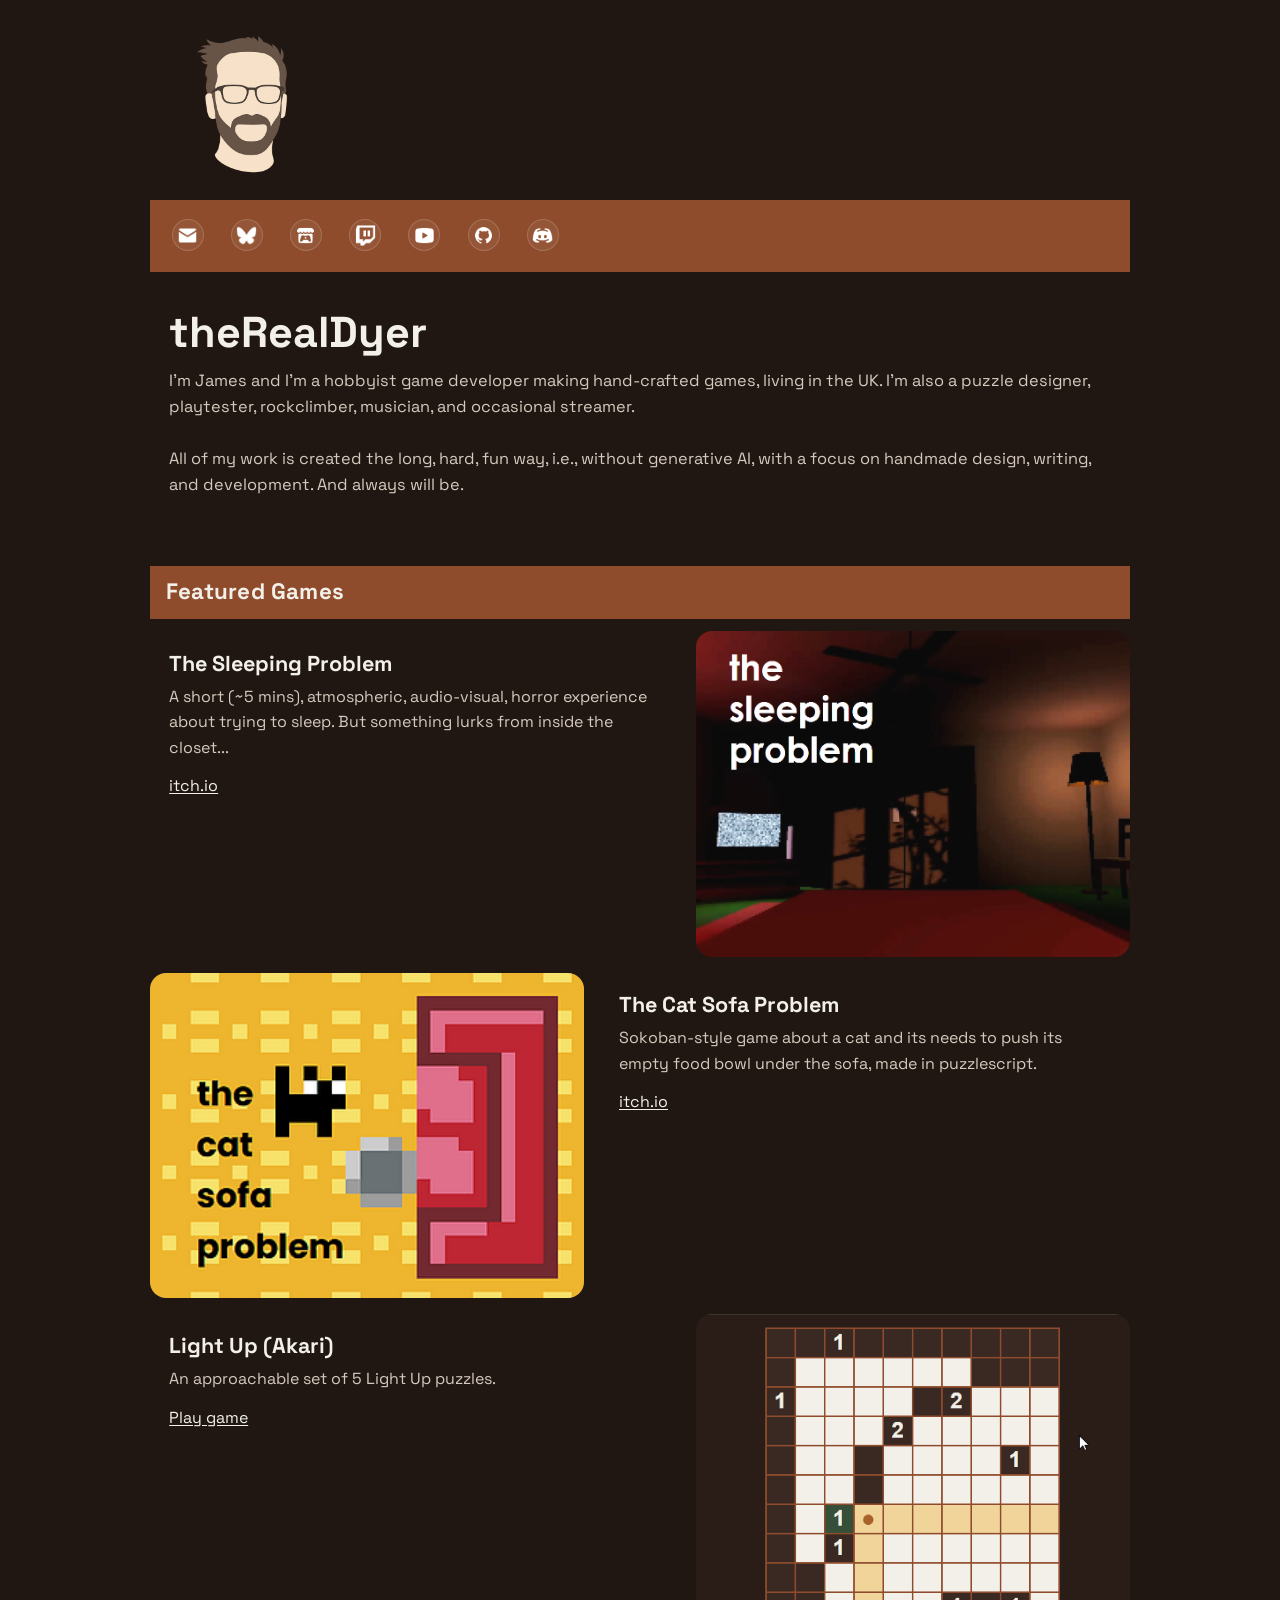
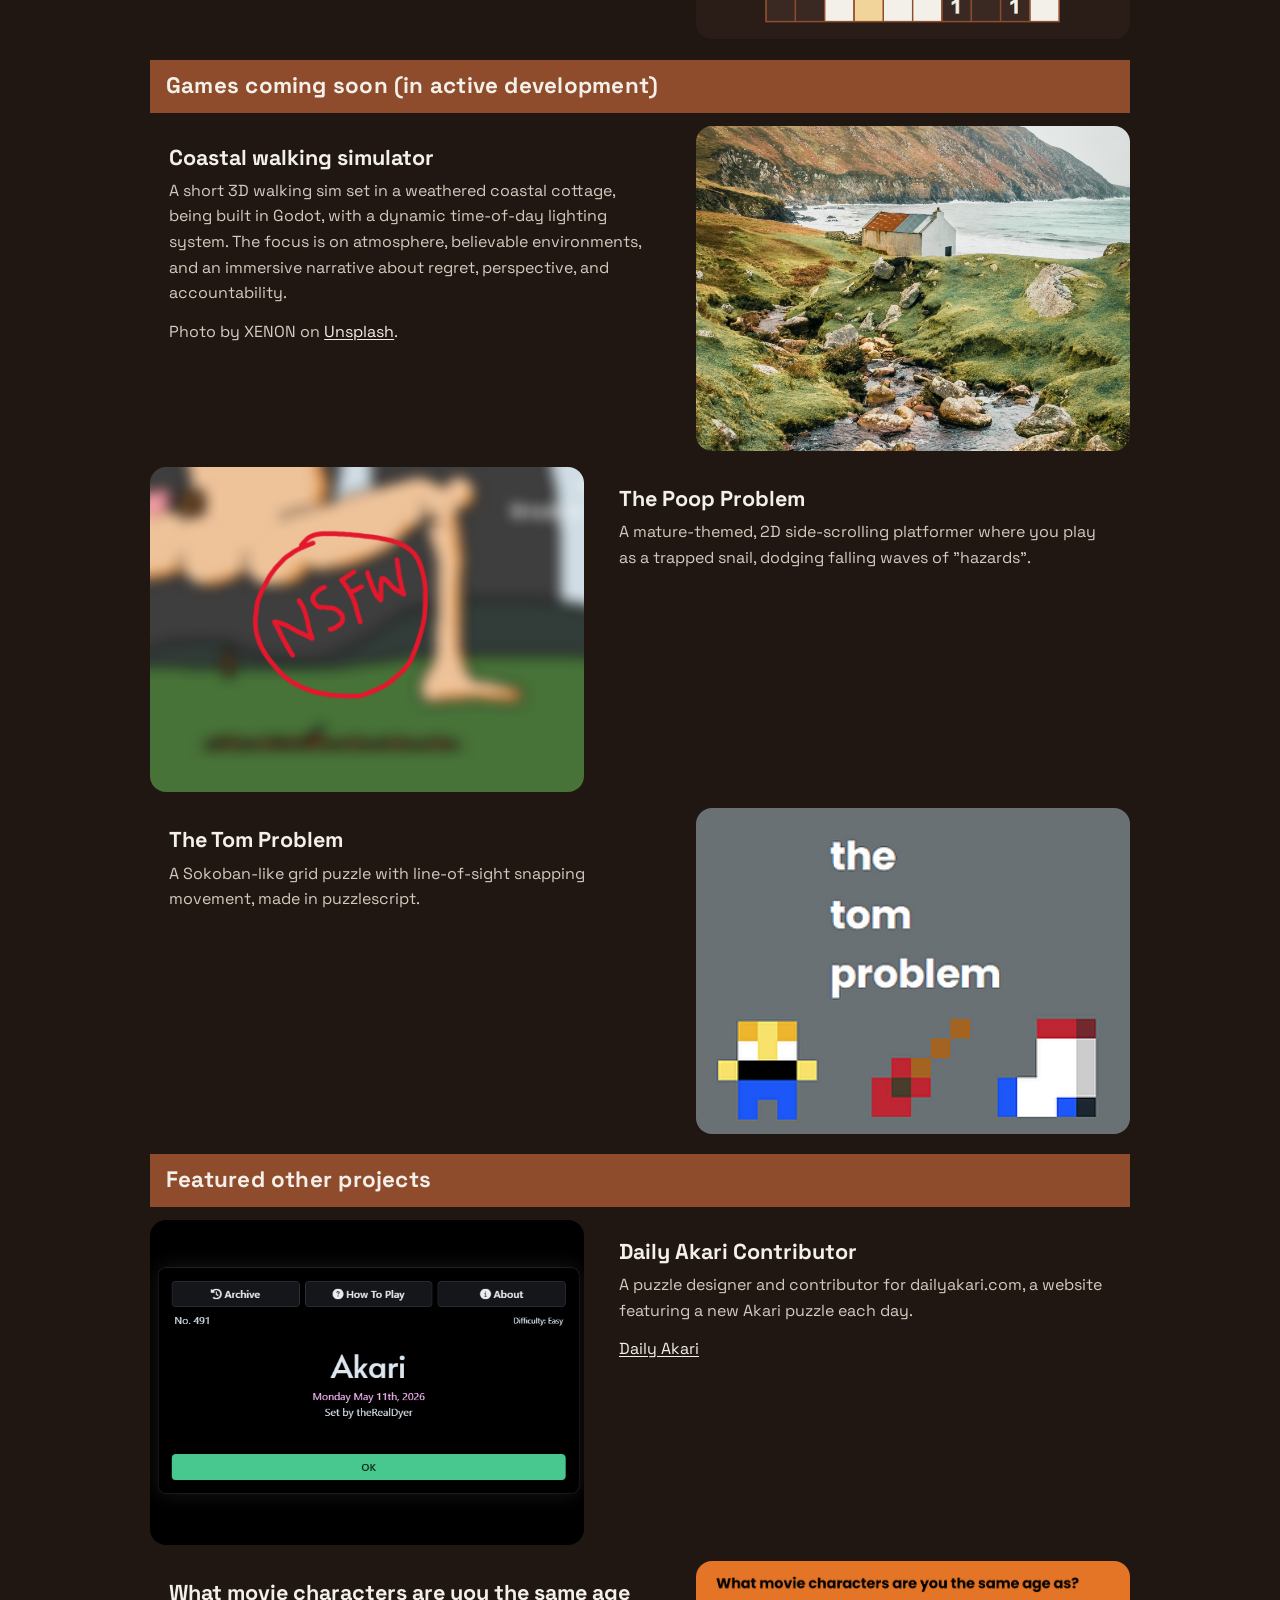
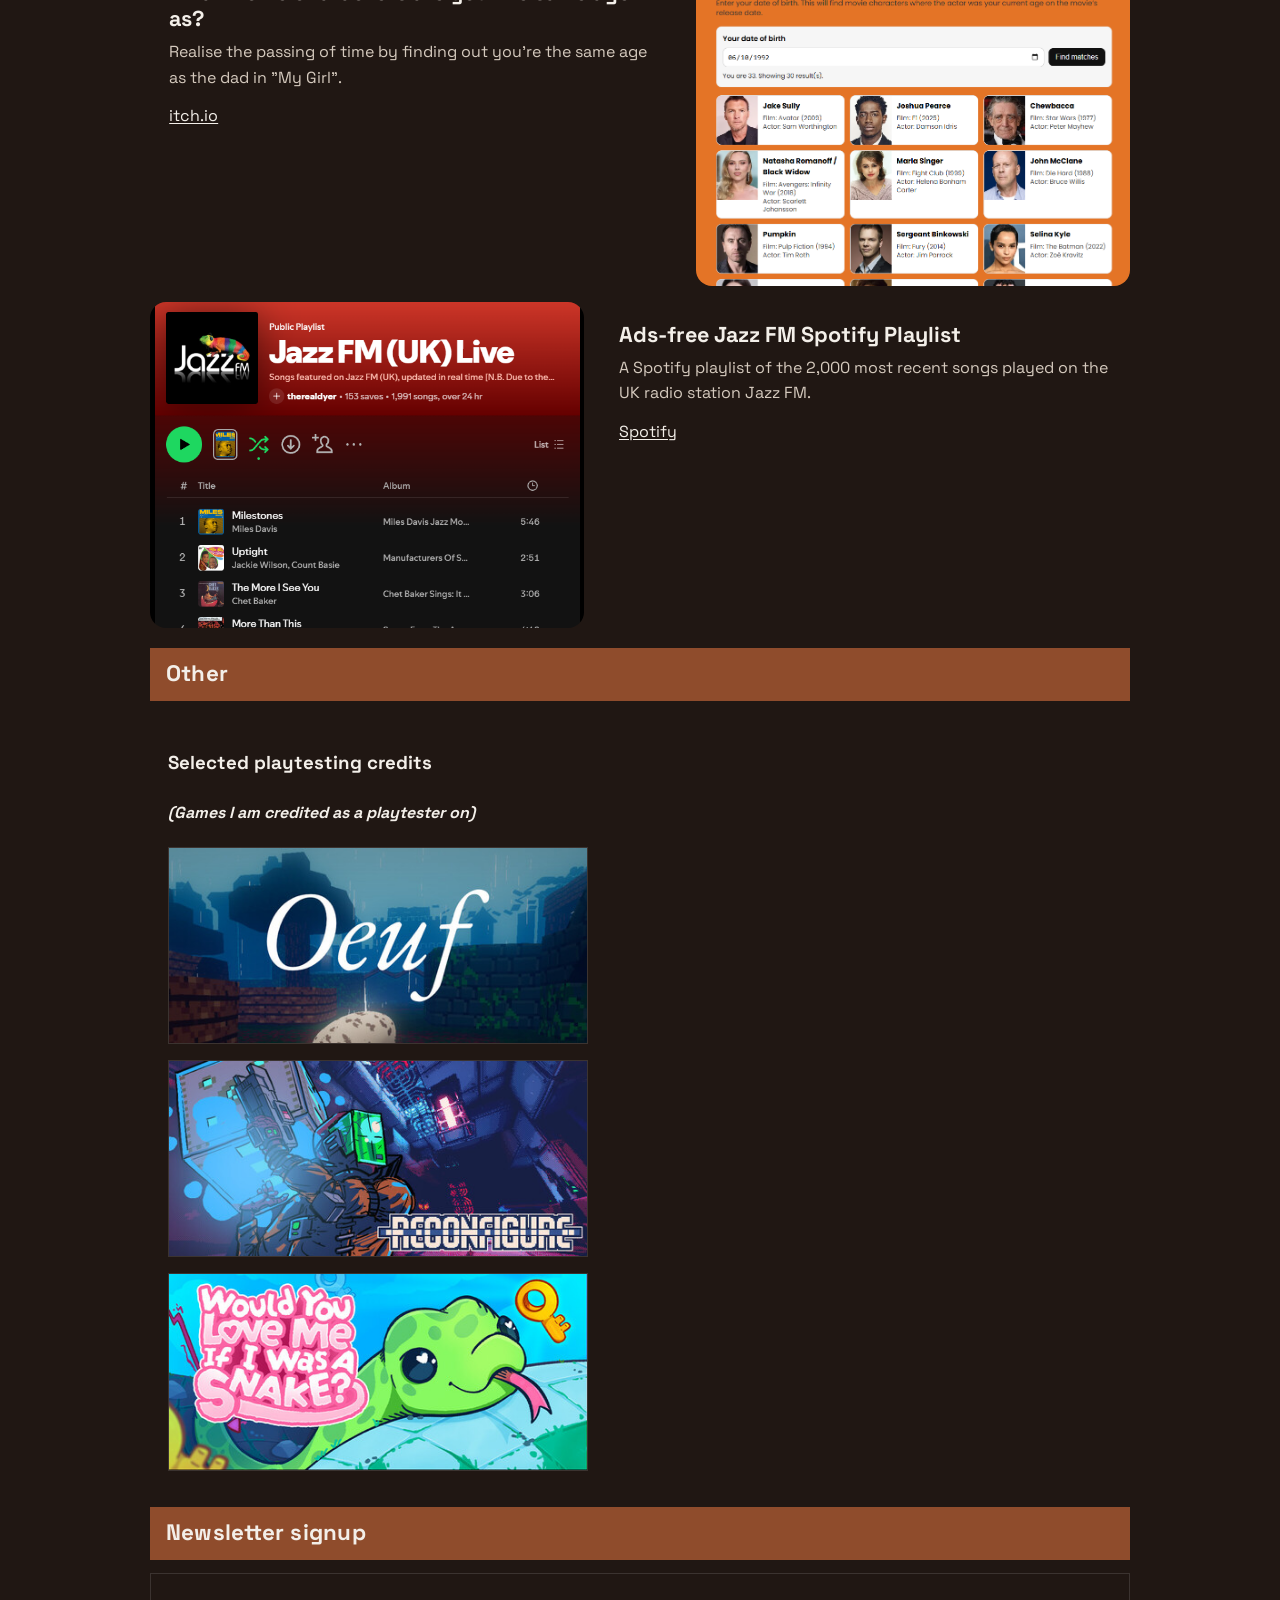
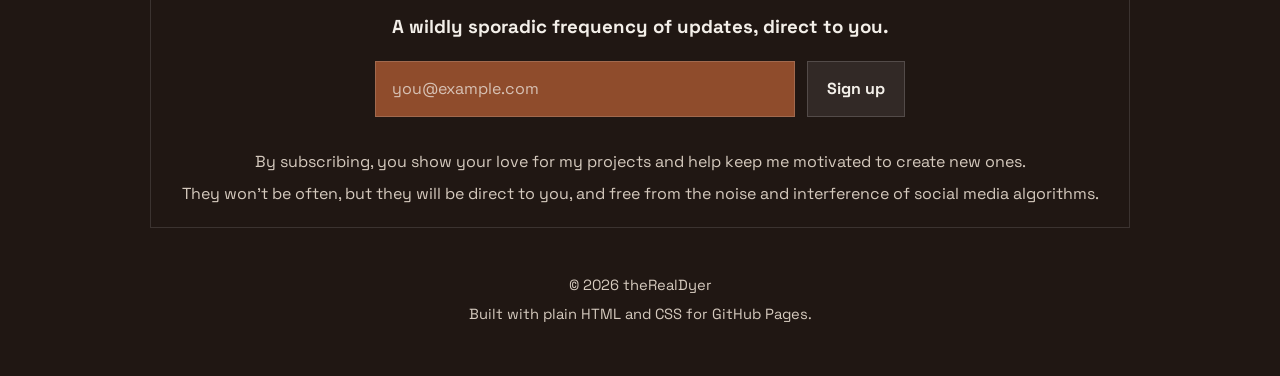
==== index.html @ 6a2b2af8 "one word change in about section" ====
<!DOCTYPE html>
<html lang="en">
<head>
  <meta charset="UTF-8" />
  <meta name="viewport" content="width=device-width, initial-scale=1.0" />
  <title>theRealDyer</title>
  <meta
    name="description"
    content="Personal portfolio site for theRealDyer — games, projects, writing, streams, and other work."
  />
  <link rel="preconnect" href="https://fonts.googleapis.com">
  <link rel="preconnect" href="https://fonts.gstatic.com" crossorigin>
  <link href="https://fonts.googleapis.com/css2?family=Space+Grotesk:wght@400;600;700;800&display=swap" rel="stylesheet">
  <style>
    :root {
      --bg: #201713;
      --surface: #201713;
      --surface-alt: #8f4c2c;
      --text: #f3efe9;
      --muted: #d5cabe;
      --border: #201713;
      --line: rgba(255, 255, 255, 0.12);
      --max-width: 980px;
      --radius: 16px;
      --shadow: none;
    }

    * {
      box-sizing: border-box;
    }

    html {
      scroll-behavior: smooth;
    }

    body {
      margin: 0;
      font-family: "Space Grotesk", Arial, Helvetica, sans-serif;
      background: var(--bg);
      color: var(--text);
      line-height: 1.6;
    }

    img {
      max-width: 100%;
      display: block;
    }

    a {
      color: var(--text);
      text-decoration: underline;
      text-underline-offset: 0.15em;
    }

    .site-wrap {
      width: min(calc(100% - 2rem), var(--max-width));
      margin: 0 auto;
      padding: 1rem 0 2.5rem;
    }

    .hero {
      display: flex;
      justify-content: flex-start;
      margin-top: 0.5rem;
      padding-left: 1rem;
    }

    .hero img {
      width: auto;
      max-width: 100%;
      height: 160px;
      object-fit: contain;
      object-position: left center;
      border-radius: 0;
      border: 0;
      box-shadow: none;
      background: transparent;
    }

    .card {
      background: transparent;
      border: 0;
      border-radius: 0;
      box-shadow: none;
    }

    .social-bar {
      margin-top: 1rem;
      background: var(--surface-alt);
      border: 0;
      border-radius: 0;
      padding: 0.85rem 1rem;
    }

    .social-list {
      display: flex;
      flex-wrap: wrap;
      gap: 0.65rem 1rem;
      align-items: center;
      justify-content: flex-start;
    }

    .social-link.icon-only {
      padding: 0.35rem;
      gap: 0;
    }

    .social-link.icon-only .social-icon {
      width: 2rem;
      height: 2rem;
    }

    .social-icon {
      width: 1.7rem;
      height: 1.7rem;
      display: inline-grid;
      place-items: center;
      border-radius: 999px;
      border: 1px solid rgba(255, 255, 255, 0.16);
      background: rgba(255, 255, 255, 0.06);
      flex-shrink: 0;
      overflow: hidden;
    }

    .social-icon img,
    .social-icon svg {
      width: 70%;
      height: 70%;
      display: block;
      object-fit: contain;
    }

    .intro {
      margin-top: 1rem;
      padding: 1.3rem 1.2rem;
    }

    .intro h1 {
      margin: 0 0 0.5rem;
      font-size: clamp(1.8rem, 4vw, 2.7rem);
      line-height: 1.1;
    }

    .intro p {
      margin: 0.7rem 0 0;
      color: var(--muted);
      font-size: 1.02rem;
    }

    .section-label {
      margin: 1.3rem 0 0.8rem;
      background: var(--surface-alt);
      border: 0;
      border-radius: 0;
      padding: 0.8rem 1rem;
      font-weight: 700;
      letter-spacing: 0.01em;
      text-transform: none;
      font-size: 1.4rem;
      line-height: 1.2;
      color: var(--text);
    }

    .link-list {
      padding: 1rem 1.1rem;
    }

    .link-list ul {
      list-style: none;
      margin: 0;
      padding: 0;
      display: grid;
      gap: 0.9rem;
    }

    .link-list li {
      padding-bottom: 0.9rem;
      border-bottom: 1px solid rgba(255, 255, 255, 0.12);
    }

    .link-list li:last-child {
      border-bottom: 0;
      padding-bottom: 0;
    }

    .link-list a {
      font-weight: 700;
      text-decoration: underline;
      text-underline-offset: 0.18em;
    }

    .link-list p {
      margin: 0.3rem 0 0;
      color: var(--muted);
    }

    .sub-links {
      list-style: none;
      margin: 0.5rem 0 0;
      padding: 0;
      display: grid;
      gap: 0.35rem;
    }

    .feature-stack {
      display: grid;
      gap: 1rem;
    }

    .feature-row {
      display: grid;
      grid-template-columns: minmax(0, 1.1fr) minmax(260px, 0.9fr);
      gap: 1rem;
      align-items: stretch;
    }

    .feature-row.reverse {
      grid-template-columns: minmax(260px, 0.9fr) minmax(0, 1.1fr);
    }

    .feature-row.reverse .feature-copy {
      order: 2;
    }

    .feature-row.reverse .feature-image {
      order: 1;
    }

    .feature-copy {
      padding: 1.2rem;
      min-width: 0;
    }

    .feature-copy h3 {
      margin: 0 0 0.45rem;
      font-size: 1.35rem;
      line-height: 1.2;
      color: var(--text);
    }

    .feature-copy p {
      margin: 0 0 0.8rem;
      color: var(--muted);
    }

    .feature-copy p:last-child {
      margin-bottom: 0;
    }

    .feature-image img {
      width: 100%;
      aspect-ratio: 4 / 3;
      object-fit: cover;
      object-position: center;
      border-radius: var(--radius);
      border: 0;
      display: block;
      background: transparent;
      box-shadow: none;
    }

    .footer {
      margin-top: 1.5rem;
      padding: 1rem 0 0.25rem;
      text-align: center;
      color: var(--muted);
      font-size: 0.92rem;
    }

    .footer p {
      margin: 0.35rem 0;
    }

    .newsletter-box {
      margin-top: 0rem;
      padding: 1.25rem;
      background: var(--surface);
      border: 1px solid var(--line);
      box-shadow: var(--shadow);
      text-align: center;
    }

    .newsletter-box h2 {
      margin: 0 0 0.5rem;
      font-size: 1.5rem;
    }

    .newsletter-box p {
      margin: 0.4rem 0 0;
      color: var(--muted);
    }

    .newsletter-form {
      margin-top: 1rem;
    }

    .newsletter-label {
      display: block;
      margin-bottom: 0.6rem;
      color: var(--muted);
      font-size: 0.95rem;
    }

    .newsletter-form-row {
      display: flex;
      gap: 0.75rem;
      align-items: stretch;
      justify-content: center;
      flex-wrap: wrap;
    }

    .newsletter-input {
      flex: 1 1 320px;
      max-width: 420px;
      padding: 0.9rem 1rem;
      border: 1px solid rgba(255, 255, 255, 0.16);
      background: var(--surface-alt);
      color: var(--text);
      font: inherit;
    }

    .newsletter-input::placeholder {
      color: rgba(243, 239, 233, 0.72);
    }

    .newsletter-button {
      padding: 0.9rem 1.2rem;
      border: 1px solid rgba(255, 255, 255, 0.16);
      background: rgba(255, 255, 255, 0.08);
      color: var(--text);
      font: inherit;
      font-weight: 700;
      cursor: pointer;
    }

    .newsletter-button:hover,
    .newsletter-button:focus-visible {
      background: rgba(255, 255, 255, 0.14);
    }

    .credit-image-links {
      display: grid;
      gap: 1rem;
      margin-top: 0.8rem;
      justify-items: start;
    }

    .credit-image-link {
      display: inline-block;
      text-decoration: none;
      max-width: 420px;
    }

    .credit-image-link img {
      display: block;
      width: 100%;
      height: auto;
      border: 1px solid rgba(255, 255, 255, 0.12);
    }
    .credit-image-link:hover img,
    .credit-image-link:focus-visible img {
      opacity: 0.9;
    }

    .feature-image a {
      display: block;
    }

    .feature-image a:hover img,
    .feature-image a:focus-visible img {
      opacity: 0.9;
    }

    #newsletter-message {
      margin-top: 0.9rem;
      color: var(--text);
    }

    @media (max-width: 760px) {
      .site-wrap {
        width: min(calc(100% - 1rem), var(--max-width));
        padding-top: 0.5rem;
      }

      .hero {
        padding-left: 1rem;
      }

      .hero img {
        height: 140px;
        border-radius: 0;
      }

      .intro,
      .link-list,
      .feature-copy {
        padding: 1rem;
      }

      .feature-row,
      .feature-row.reverse {
        grid-template-columns: 1fr;
      }

      .feature-row.reverse .feature-copy,
      .feature-row.reverse .feature-image {
        order: initial;
      }

      .feature-image img {
        min-height: 220px;
      }
    }
  </style>
  <script data-goatcounter="https://therealdyer.goatcounter.com/count"
  async src="//gc.zgo.at/count.js"></script>
</head>
<body>
  <main class="site-wrap">

    <section class="hero" aria-label="Header image">
      <img src="images/avatar.png" alt="Banner image for theRealDyer portfolio" />
    </section>

    <section class="social-bar" aria-label="Social links">
      <div class="social-list">
        <a class="social-link icon-only" href="mailto:dyerjt0@gmail.com" title="Email" aria-label="Email">
          <span class="social-icon" aria-hidden="true">
            <img src="icons/email.png" alt="">
          </span>
        </a>

        <a class="social-link icon-only" href="https://bsky.app/profile/therealdyer.bsky.social" target="_blank" rel="noopener noreferrer" title="Bluesky" aria-label="Bluesky">
          <span class="social-icon" aria-hidden="true">
            <img src="icons/bluesky.png" alt="">
          </span>
        </a>

        <a class="social-link icon-only" href="https://therealdyer.itch.io" target="_blank" rel="noopener noreferrer" title="Itch.io" aria-label="Itch.io">
          <span class="social-icon" aria-hidden="true">
            <img src="icons/itch.png" alt="">
          </span>
        </a>

        <a class="social-link icon-only" href="https://www.twitch.tv/theRealDyer" target="_blank" rel="noopener noreferrer" title="Twitch" aria-label="Twitch">
          <span class="social-icon" aria-hidden="true">
            <img src="icons/twitch.png" alt="">
          </span>
        </a>

        <a class="social-link icon-only" href="https://www.youtube.com/@therealdyer" target="_blank" rel="noopener noreferrer" title="YouTube" aria-label="YouTube">
          <span class="social-icon" aria-hidden="true">
            <img src="icons/youtube.png" alt="">
          </span>
        </a>

        <a class="social-link icon-only" href="https://github.com/theRealDyer" target="_blank" rel="noopener noreferrer" title="GitHub" aria-label="GitHub">
          <span class="social-icon" aria-hidden="true">
            <img src="icons/github.png" alt="">
          </span>
        </a>

        <a class="social-link icon-only" target="_blank" rel="noopener noreferrer" title="Discord" aria-label="Discord">
          <span class="social-icon" aria-hidden="true">
            <img src="icons/discord.png" alt="">
          </span>
        </a>
      </div>
    </section>

    <section class="intro card" aria-labelledby="intro-title">
      <h1 id="intro-title">theRealDyer</h1>
      <p>
        I'm James and I'm a hobbyist game developer making hand-crafted games, living in the UK.
        I'm also a puzzle designer, playtester, rockclimber, musician, and occasional streamer.
        <br>
        <br>
        All of my work is created the long, hard, fun way, i.e., without generative AI, with a focus on handmade design, writing, and development. And always will be.
        <br>
        <br>
        <script type="text/javascript" src="https://cdnjs.buymeacoffee.com/1.0.0/button.prod.min.js" data-name="bmc-button" data-slug="theRealDyer"
        data-color="#8f4c2c" data-emoji="☕" data-font="Cookie" data-text="Buy me a coffee" data-outline-color="#ffffff" data-font-color="#ffffff" data-coffee-color="#FFDD00"></script>
      </p>
    </section>

    <div class="section-label">Featured Games</div>
    <section class="feature-stack" aria-label="Featured projects">
      <article class="feature-row">
        <div class="feature-copy card">
          <h3>The Sleeping Problem</h3>
          <p>
            A short (~5 mins), atmospheric, audio-visual, horror experience about trying to sleep. But something lurks from inside the closet...
          </p>
          <p>
            <a href="https://therealdyer.itch.io/the-sleeping-problem" target="_blank" rel="noopener noreferrer">
              itch.io
            </a>
          </p>
        </div>
        <div class="feature-image">
          <a href="https://therealdyer.itch.io/the-sleeping-problem" target="_blank" rel="noopener noreferrer" aria-label="The Sleeping Problem on itch.io">
            <img src="images/sleeping-problem.png" alt="Preview image for The Sleeping Problem" />
          </a>
        </div>
      </article>

      <article class="feature-row reverse">
        <div class="feature-copy card">
          <h3>The Cat Sofa Problem</h3>
          <p>
            Sokoban-style game about a cat and its needs to push its empty food bowl under the sofa, made in puzzlescript.
          </p>
          <p>
            <a href="https://therealdyer.itch.io/the-cat-sofa-problem" target="_blank" rel="noopener noreferrer">
              itch.io
            </a>
          </p>
        </div>
        <div class="feature-image">
          <a href="https://therealdyer.itch.io/the-cat-sofa-problem" target="_blank" rel="noopener noreferrer" aria-label="The Cat Sofa Problem on itch.io">
            <img src="images/cat-sofa.png" alt="Preview image for The Cat Sofa Problem" />
          </a>
        </div>
      </article>

      <article class="feature-row">
        <div class="feature-copy card">
          <h3>Light Up (Akari)</h3>
          <p>
            An approachable set of 5 Light Up puzzles.
          </p>
          <p>
            <a href="puzzle/index.html">Play game</a>
          </p>
        </div>
        <div class="feature-image">
          <a href="puzzle/index.html" aria-label="Play Light Up (Akari)">
            <img src="images/akari.gif" alt="Preview image for Light Up (Akari)" />
          </a>
        </div>
      </article>
    </section>

    <div class="section-label">Games coming soon (in active development)</div>
    <section class="feature-stack" aria-label="Featured projects">
      <article class="feature-row">
        <div class="feature-copy card">
          <h3>Coastal walking simulator</h3>
          <p>
            A short 3D walking sim set in a weathered coastal cottage, being built in Godot, with a dynamic time-of-day lighting system.
            The focus is on atmosphere, believable environments, and an immersive narrative about regret, perspective, and accountability.
          </p>
          <p>
            Photo by XENON on <a href="https://unsplash.com/photos/small-white-building-by-the-sea-with-stream-XGiEEXPpnb4?utm_source=unsplash&utm_medium=referral&utm_content=creditCopyText">Unsplash</a>.
          </p>
        </div>
        <div class="feature-image">
          <img src="images/coastal-cottage.jpg" alt="Preview image for coastal walking simulator" />
        </div>
      </article>

      <article class="feature-row reverse">
        <div class="feature-copy card">
          <h3>The Poop Problem</h3>
          <p>
            A mature-themed, 2D side-scrolling platformer where you play as a trapped snail, dodging falling waves of "hazards".
          </p>
        </div>
        <div class="feature-image">
          <img src="images/poop-blur.png" alt="Preview image for The Poop Problem" />
        </div>
      </article>

      <article class="feature-row">
        <div class="feature-copy card">
          <h3>The Tom Problem</h3>
          <p>
            A Sokoban-like grid puzzle with line-of-sight snapping movement, made in puzzlescript.
          </p>
        </div>
        <div class="feature-image">
          <img src="images/tom-problem.png" alt="Preview image for The Tom Problem" />
        </div>
      </article>
    </section>

    <div class="section-label">Featured other projects</div>
    <section class="feature-stack" aria-label="Other projects">

      <article class="feature-row reverse">
        <div class="feature-copy card">
          <h3>Daily Akari Contributor</h3>
          <p>
            A puzzle designer and contributor for dailyakari.com, a website featuring a new Akari puzzle each day.
          </p>
          <p>
            <a href="https://dailyakari.com/" target="_blank" rel="noopener noreferrer">
              Daily Akari
            </a>
          </p>
        </div>
        <div class="feature-image">
          <a href="https://dailyakari.com/" target="_blank" rel="noopener noreferrer" aria-label="Jazz FM on Spotify">
            <img src="images/dailyakari.png" alt="Preview image for Jazz FM project" />
          </a>
        </div>
      </article>

      <article class="feature-row">
        <div class="feature-copy card">
          <h3>What movie characters are you the same age as?</h3>
          <p>
            Realise the passing of time by finding out you're the same age as the dad in "My Girl".
          </p>
          <p>
            <a href="https://therealdyer.itch.io/what-movie-character-are-you-the-same-age-as" target="_blank" rel="noopener noreferrer">
              itch.io
            </a>
          </p>
        </div>
        <div class="feature-image">
          <a href="https://therealdyer.itch.io/what-movie-character-are-you-the-same-age-as" target="_blank" rel="noopener noreferrer" aria-label="Movie character">
            <img src="images/movie-age.png" alt="Preview image for movie age project" />
          </a>
        </div>
      </article>

      <article class="feature-row reverse">
        <div class="feature-copy card">
          <h3>Ads-free Jazz FM Spotify Playlist</h3>
          <p>
            A Spotify playlist of the 2,000 most recent songs played on the UK radio station Jazz FM.
          </p>
          <p>
            <a href="https://open.spotify.com/playlist/042LECUXiPSAGtfi6U1SgC" target="_blank" rel="noopener noreferrer">
              Spotify
            </a>
          </p>
        </div>
        <div class="feature-image">
          <a href="https://open.spotify.com/playlist/042LECUXiPSAGtfi6U1SgC" target="_blank" rel="noopener noreferrer" aria-label="Jazz FM on Spotify">
            <img src="images/jazz.png" alt="Preview image for Jazz FM project" />
          </a>
        </div>
      </article>

    </section>

    <div class="section-label">Other</div>
    <section class="link-list card" aria-label="Links and descriptions">
      <ul>
        <li>
          <h3>Selected playtesting credits</h3>
          <h4><i>(Games I am credited as a playtester on)</i></h4>

          <div class="credit-image-links">
            <a
              class="credit-image-link"
              href="https://store.steampowered.com/app/3831080/Oeuf/"
              target="_blank"
              rel="noopener noreferrer"
              aria-label="Oeuf on Steam"
            >
              <img src="images/oeuf.jpg" alt="Oeuf" />
            </a>

            <a
              class="credit-image-link"
              href="https://store.steampowered.com/app/3989530/Reconfigure/"
              target="_blank"
              rel="noopener noreferrer"
              aria-label="Reconfigure on Steam"
            >
              <img src="images/reconfigure.jpg" alt="Reconfigure" />
            </a>

            <a
              class="credit-image-link"
              href="https://store.steampowered.com/app/4284670/Would_You_Love_Me_If_I_Was_a_Snake/"
              target="_blank"
              rel="noopener noreferrer"
              aria-label="Would You Love Me If I Was a Snake on Steam"
            >
              <img src="images/wylmiiwas.jpg" alt="Would You Love Me If I Was a Snake" />
            </a>
          </div>
        </li>
      </ul>
    </section>

    <div class="section-label">Newsletter signup</div>
    <section class="newsletter-box" aria-label="Newsletter signup">
      <h3>A wildly sporadic frequency of updates, direct to you.</h3>

      <form
        action="https://buttondown.com/api/emails/embed-subscribe/therealdyer"
        method="post"
        class="newsletter-form"
        id="newsletter-form"
      >
        <div class="newsletter-form-row">
          <input
            id="bd-email"
            type="email"
            name="email"
            class="newsletter-input"
            placeholder="you@example.com"
            required
          />
          <input type="hidden" name="embed" value="1" />
          <button type="submit" class="newsletter-button">Sign up</button>
        </div>
      
        <p id="newsletter-message" class="newsletter-note" hidden></p>
      
        <br>
        <p class="newsletter-note">
          By subscribing, you show your love for my projects and help keep me motivated to create new ones.
        </p>
        <p>
          They won't be often, but they will be direct to you, and free from the noise and interference of social media algorithms.
        </p>
      </form>
    </section>

    <footer class="footer" aria-label="Footer">
      <p>&copy; <span id="year"></span> theRealDyer</p>
      <p>Built with plain HTML and CSS for GitHub Pages.</p>
    </footer>
  </main>

  <script>
    document.getElementById('year').textContent = new Date().getFullYear();
  
    const newsletterForm = document.getElementById('newsletter-form');
    const newsletterMessage = document.getElementById('newsletter-message');
  
    newsletterForm.addEventListener('submit', async function (event) {
      event.preventDefault();
  
      newsletterMessage.hidden = true;
      newsletterMessage.textContent = '';
  
      const formData = new FormData(newsletterForm);
  
      try {
        const response = await fetch(newsletterForm.action, {
          method: 'POST',
          body: formData,
          headers: {
            'Accept': 'application/json'
          }
        });
  
        if (response.ok) {
          newsletterForm.reset();
          newsletterMessage.textContent = 'Thanks! Confirmation email sent.';
          newsletterMessage.hidden = false;
        } else {
          newsletterMessage.textContent = 'Something went wrong. Please try again.';
          newsletterMessage.hidden = false;
        }
      } catch (error) {
        newsletterMessage.textContent = 'Something went wrong. Please try again.';
        newsletterMessage.hidden = false;
      }
    });
  </script>
</body>
</html>
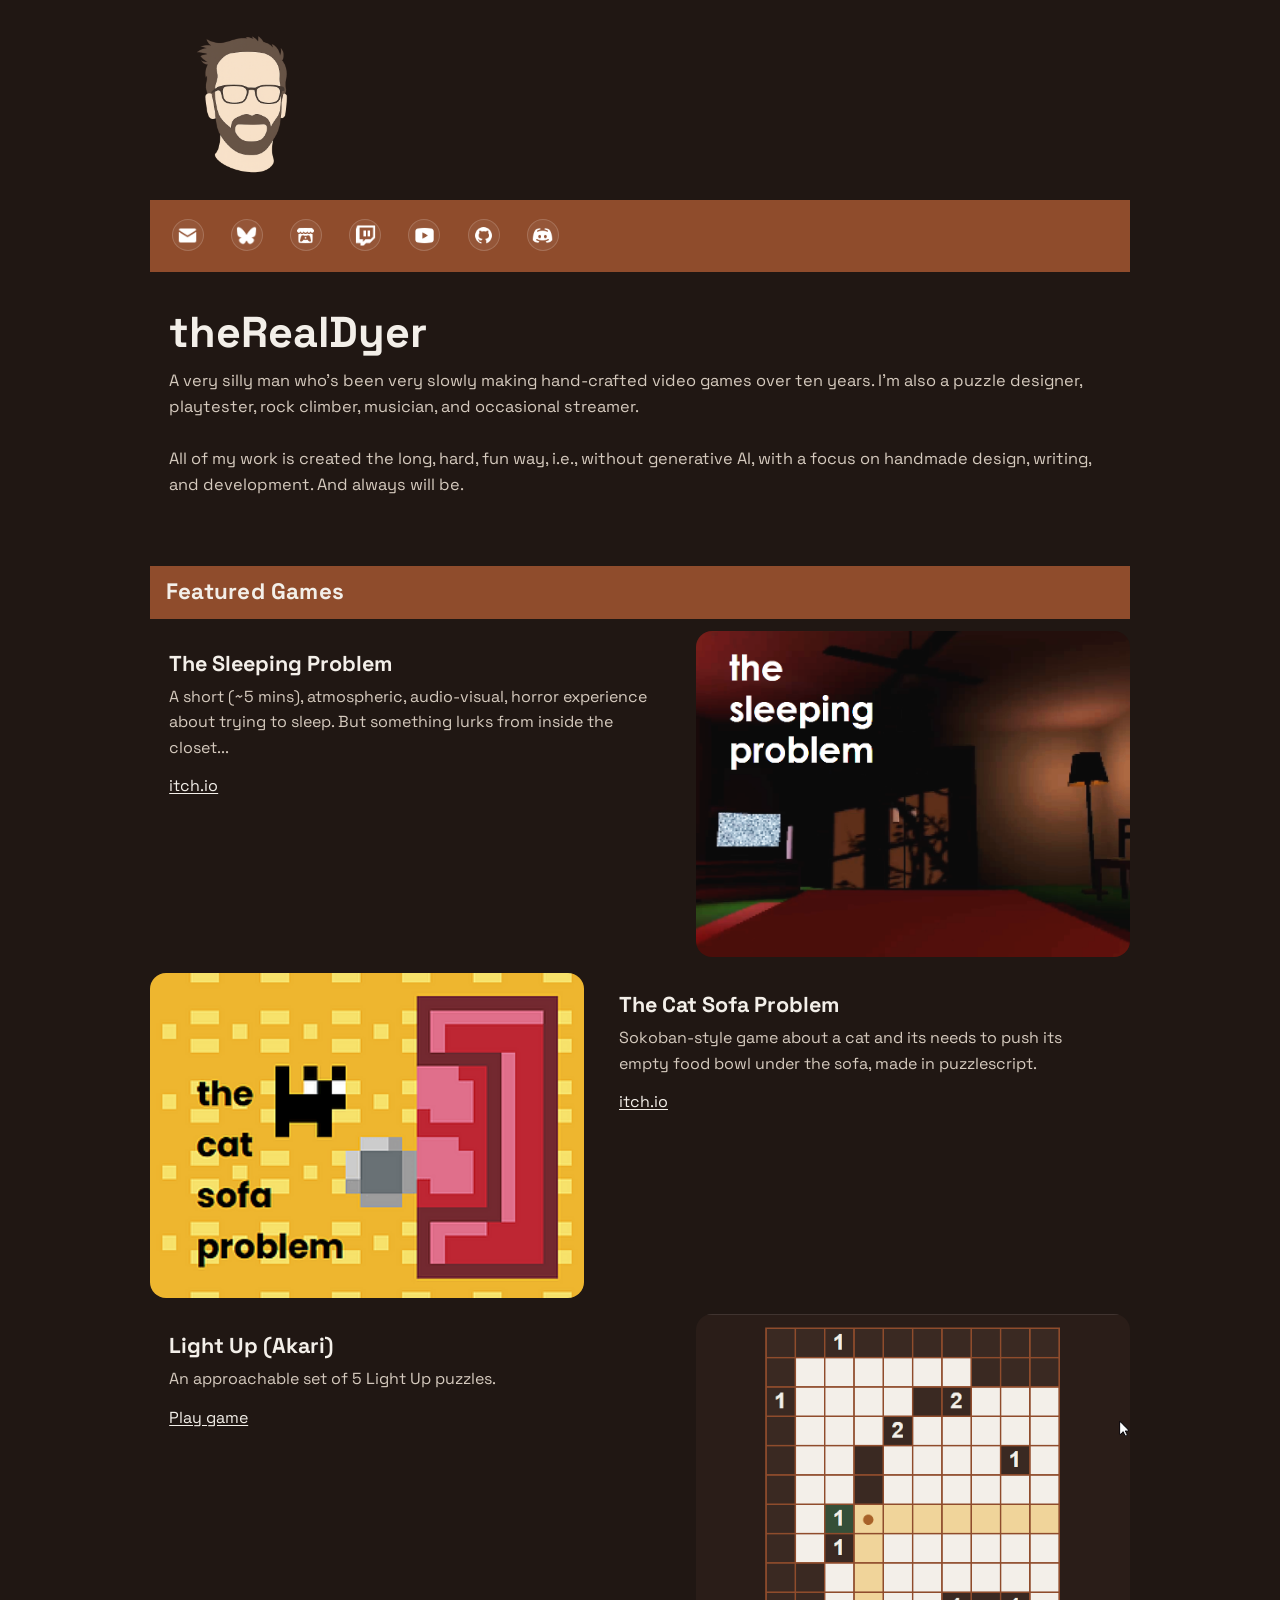
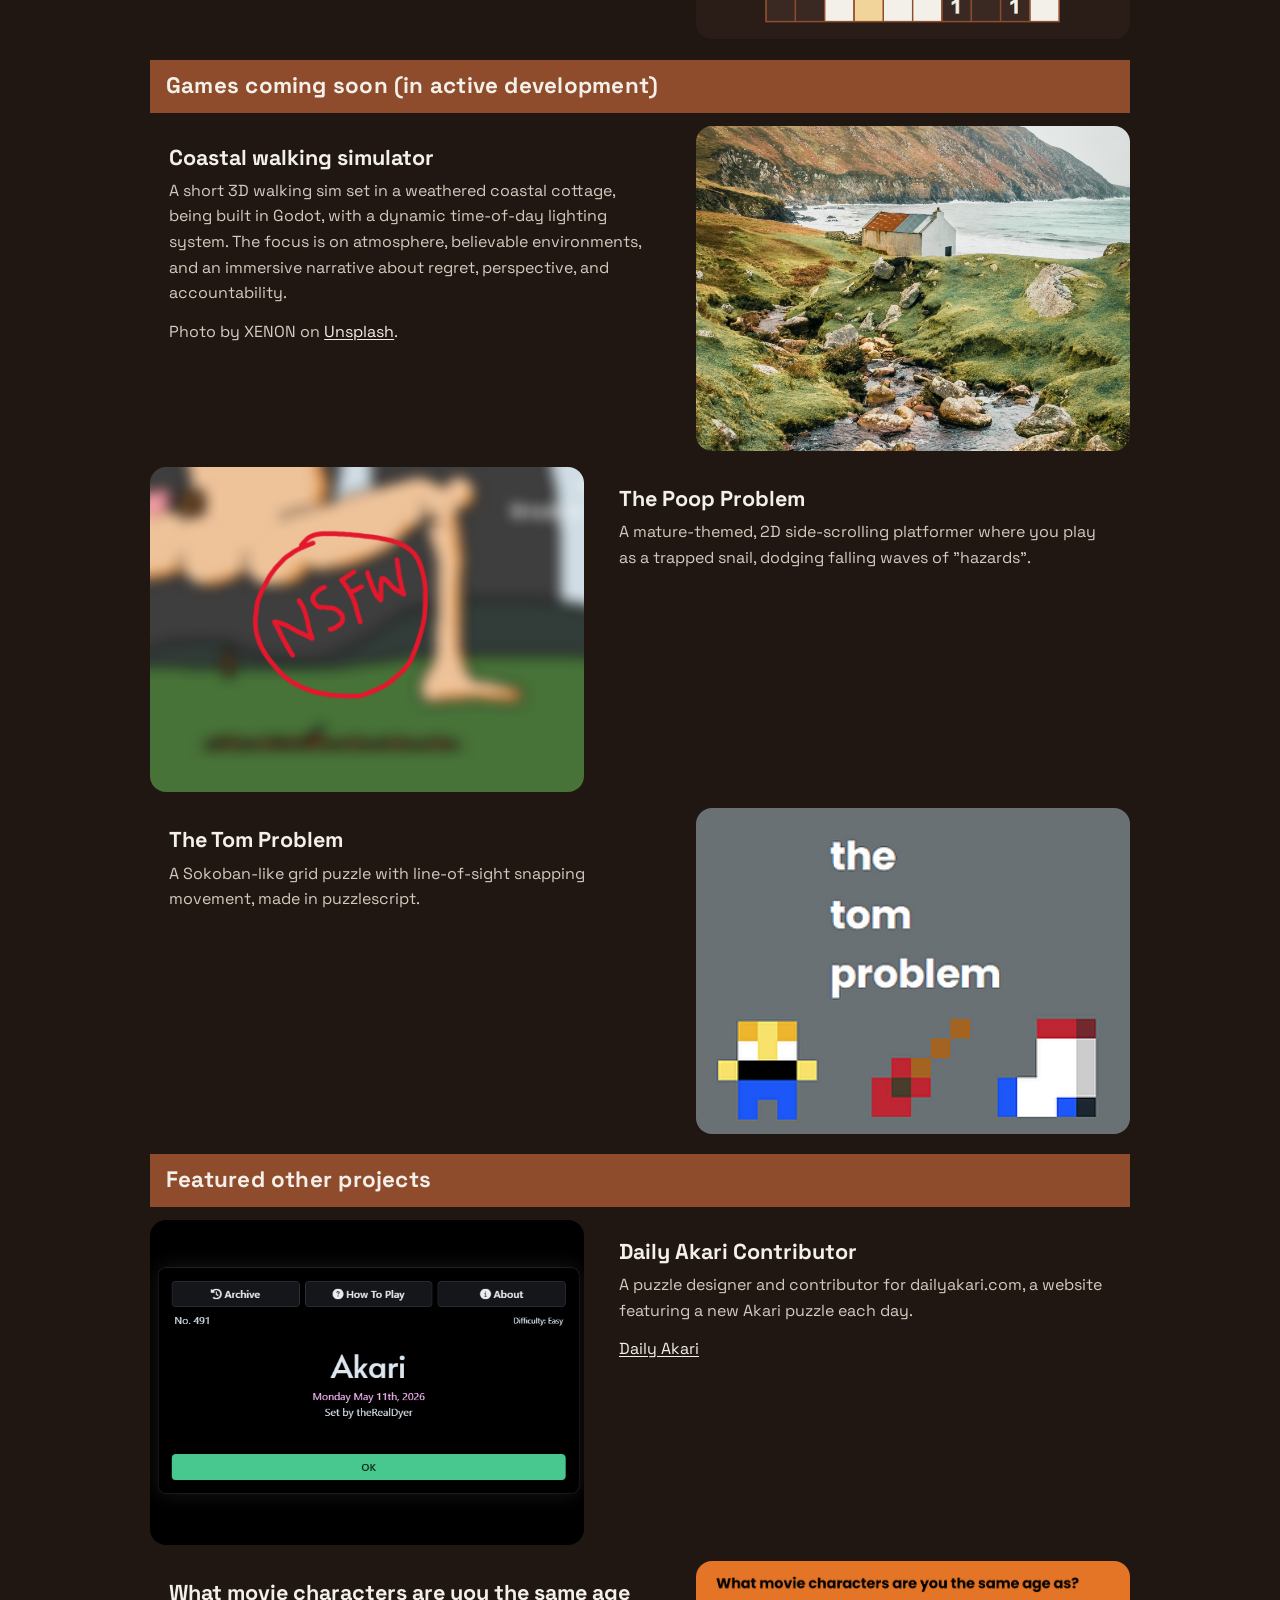
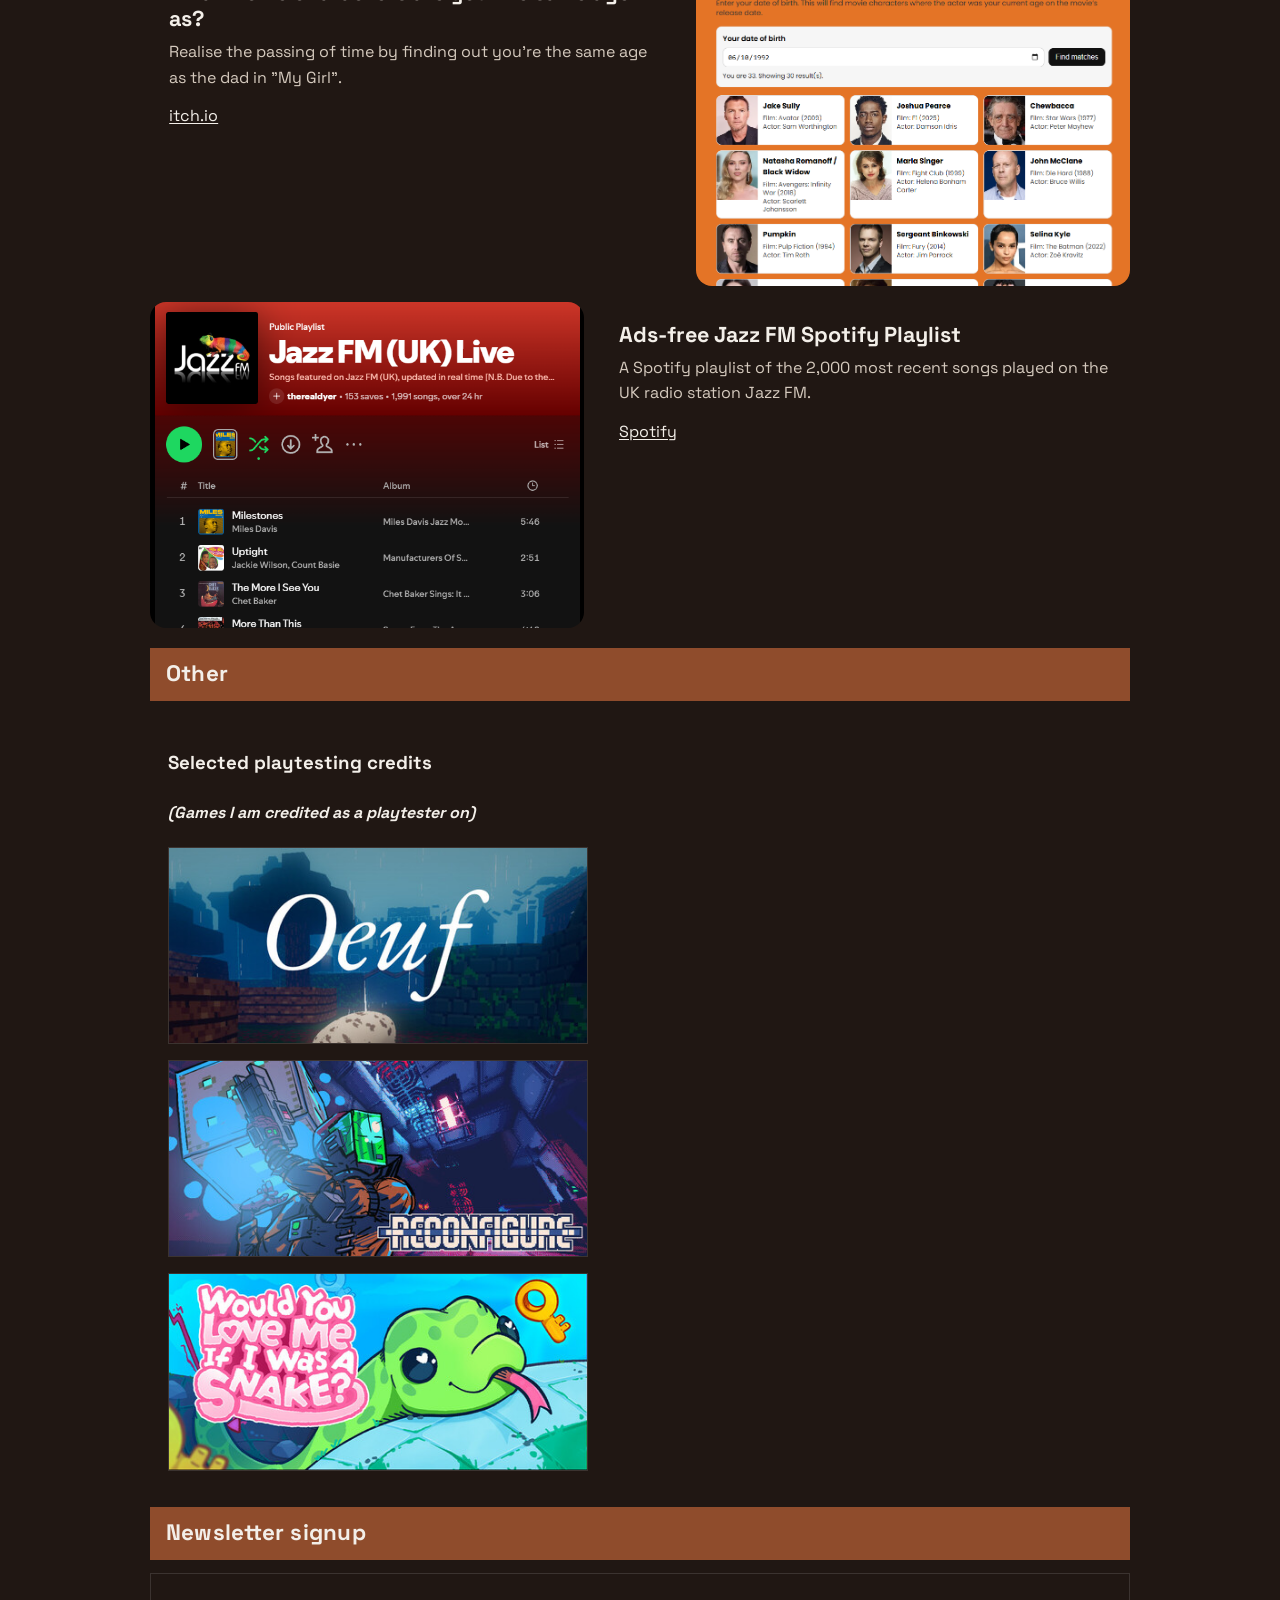
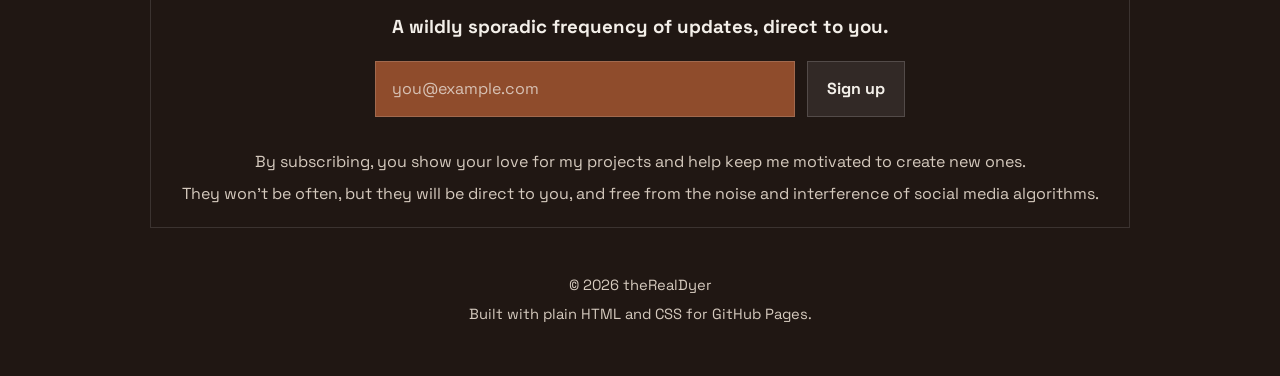
==== commit ba90b596: "updated about section" ====
--- a/index.html
+++ b/index.html
@@ -471,8 +471,8 @@
     <section class="intro card" aria-labelledby="intro-title">
       <h1 id="intro-title">theRealDyer</h1>
       <p>
-        I'm James and I'm a hobbyist game developer making hand-crafted games, living in the UK.
-        I'm also a puzzle designer, playtester, rockclimber, musician, and occasional streamer.
+        A very silly man who's been very slowly making hand-crafted video games over ten years.
+        I'm also a puzzle designer, playtester, rock climber, musician, and occasional streamer.
         <br>
         <br>
         All of my work is created the long, hard, fun way, i.e., without generative AI, with a focus on handmade design, writing, and development. And always will be.
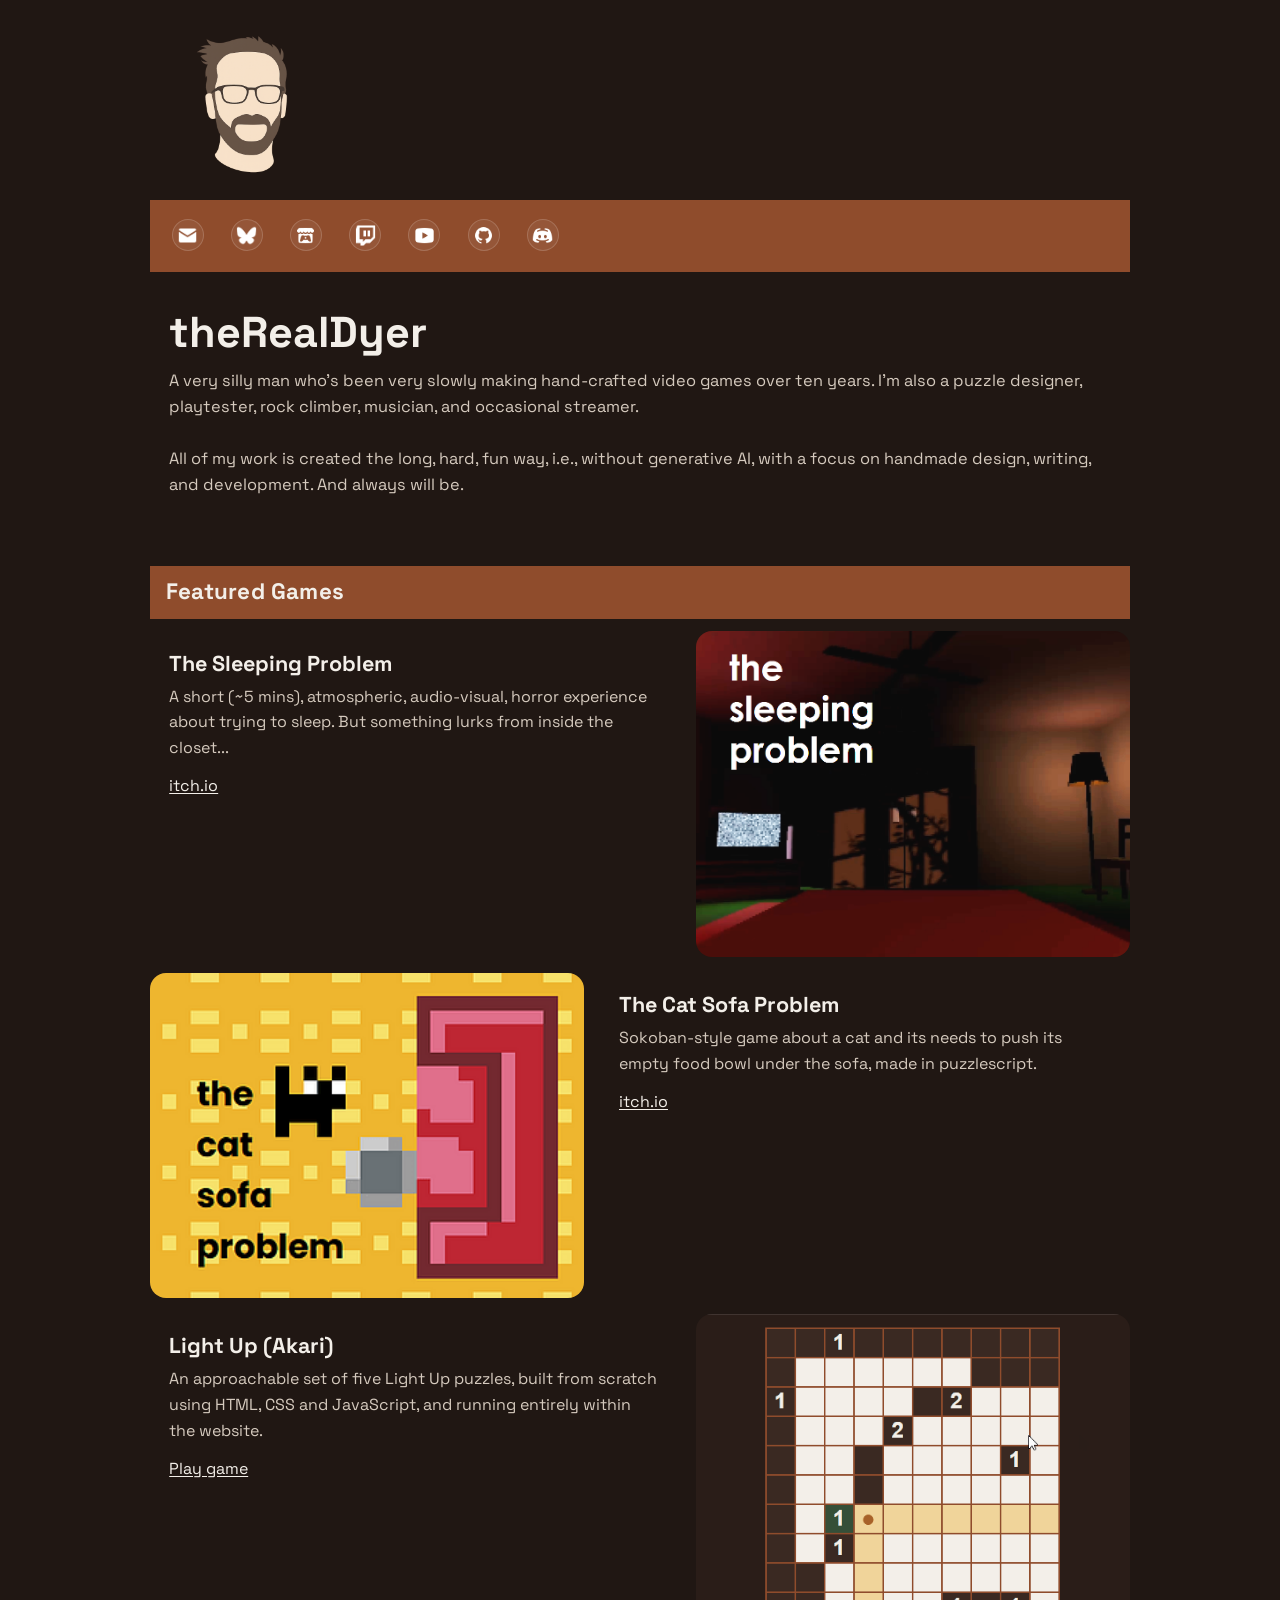
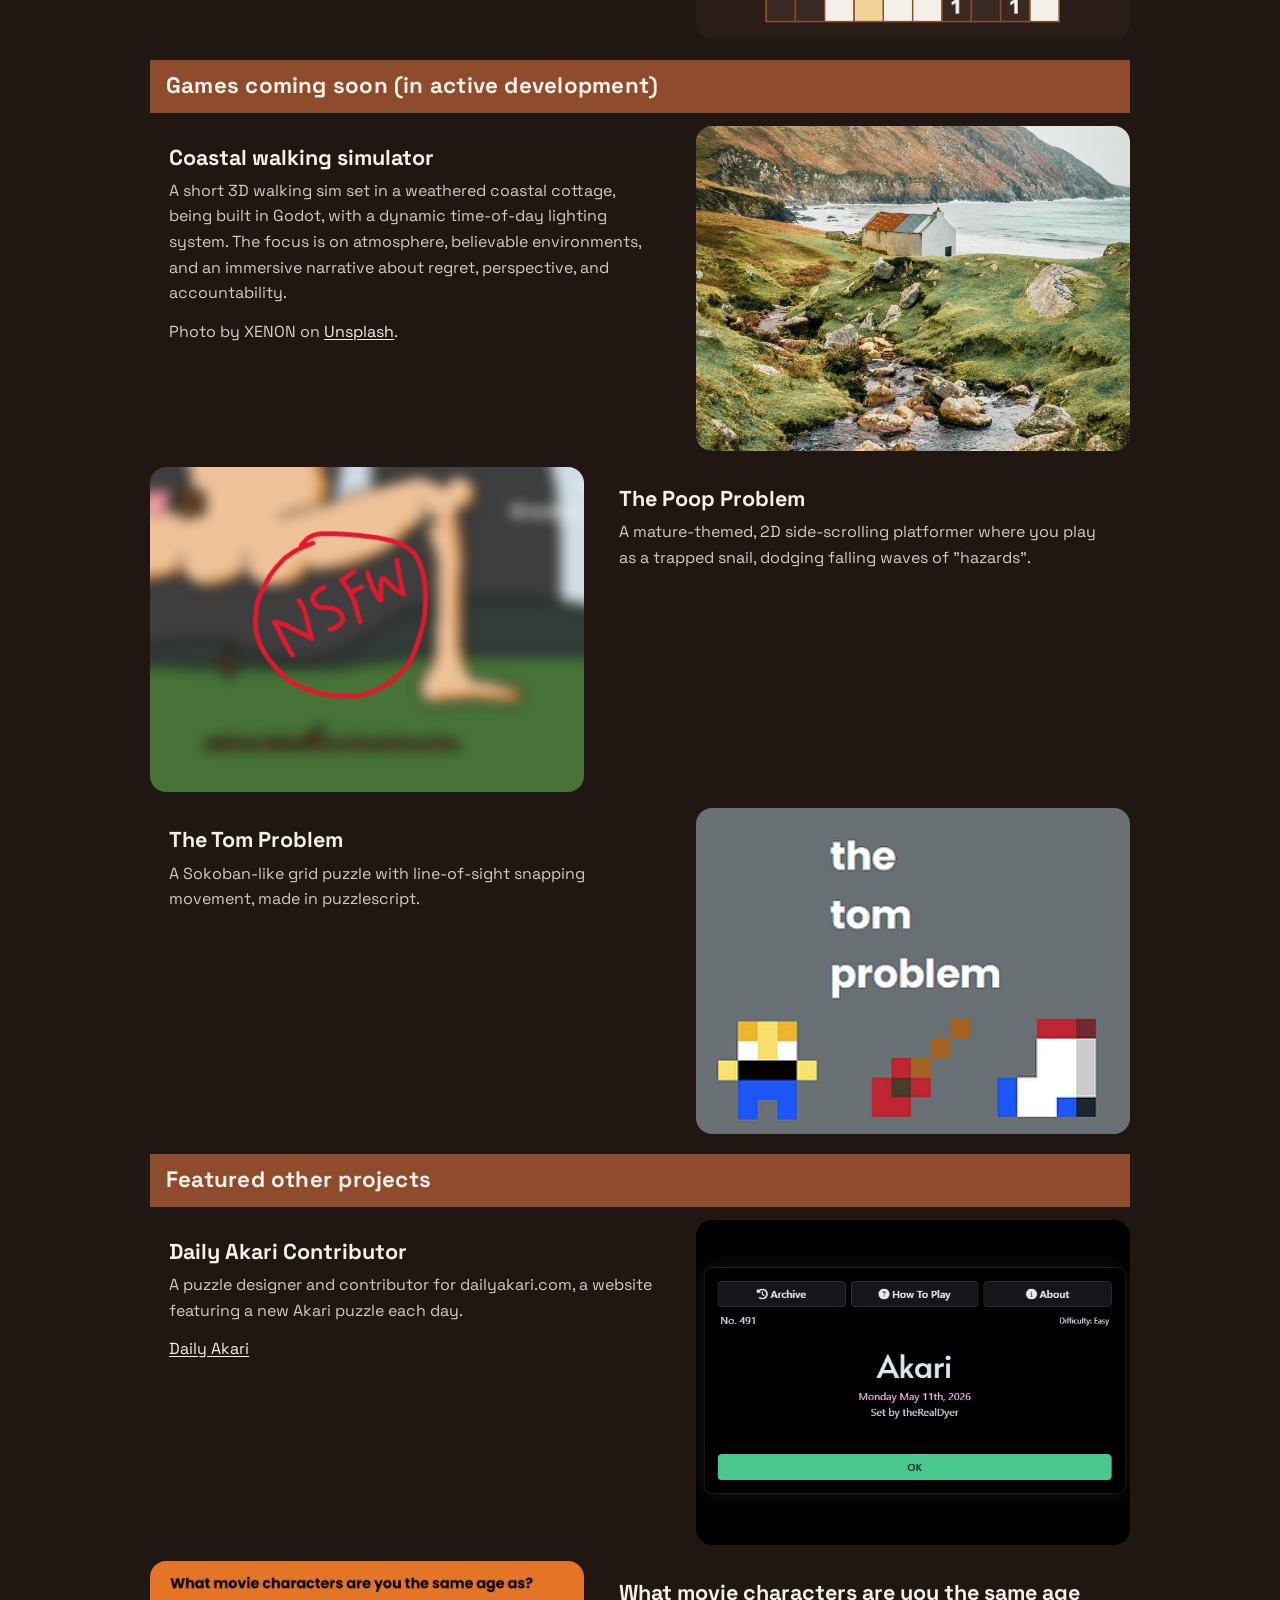
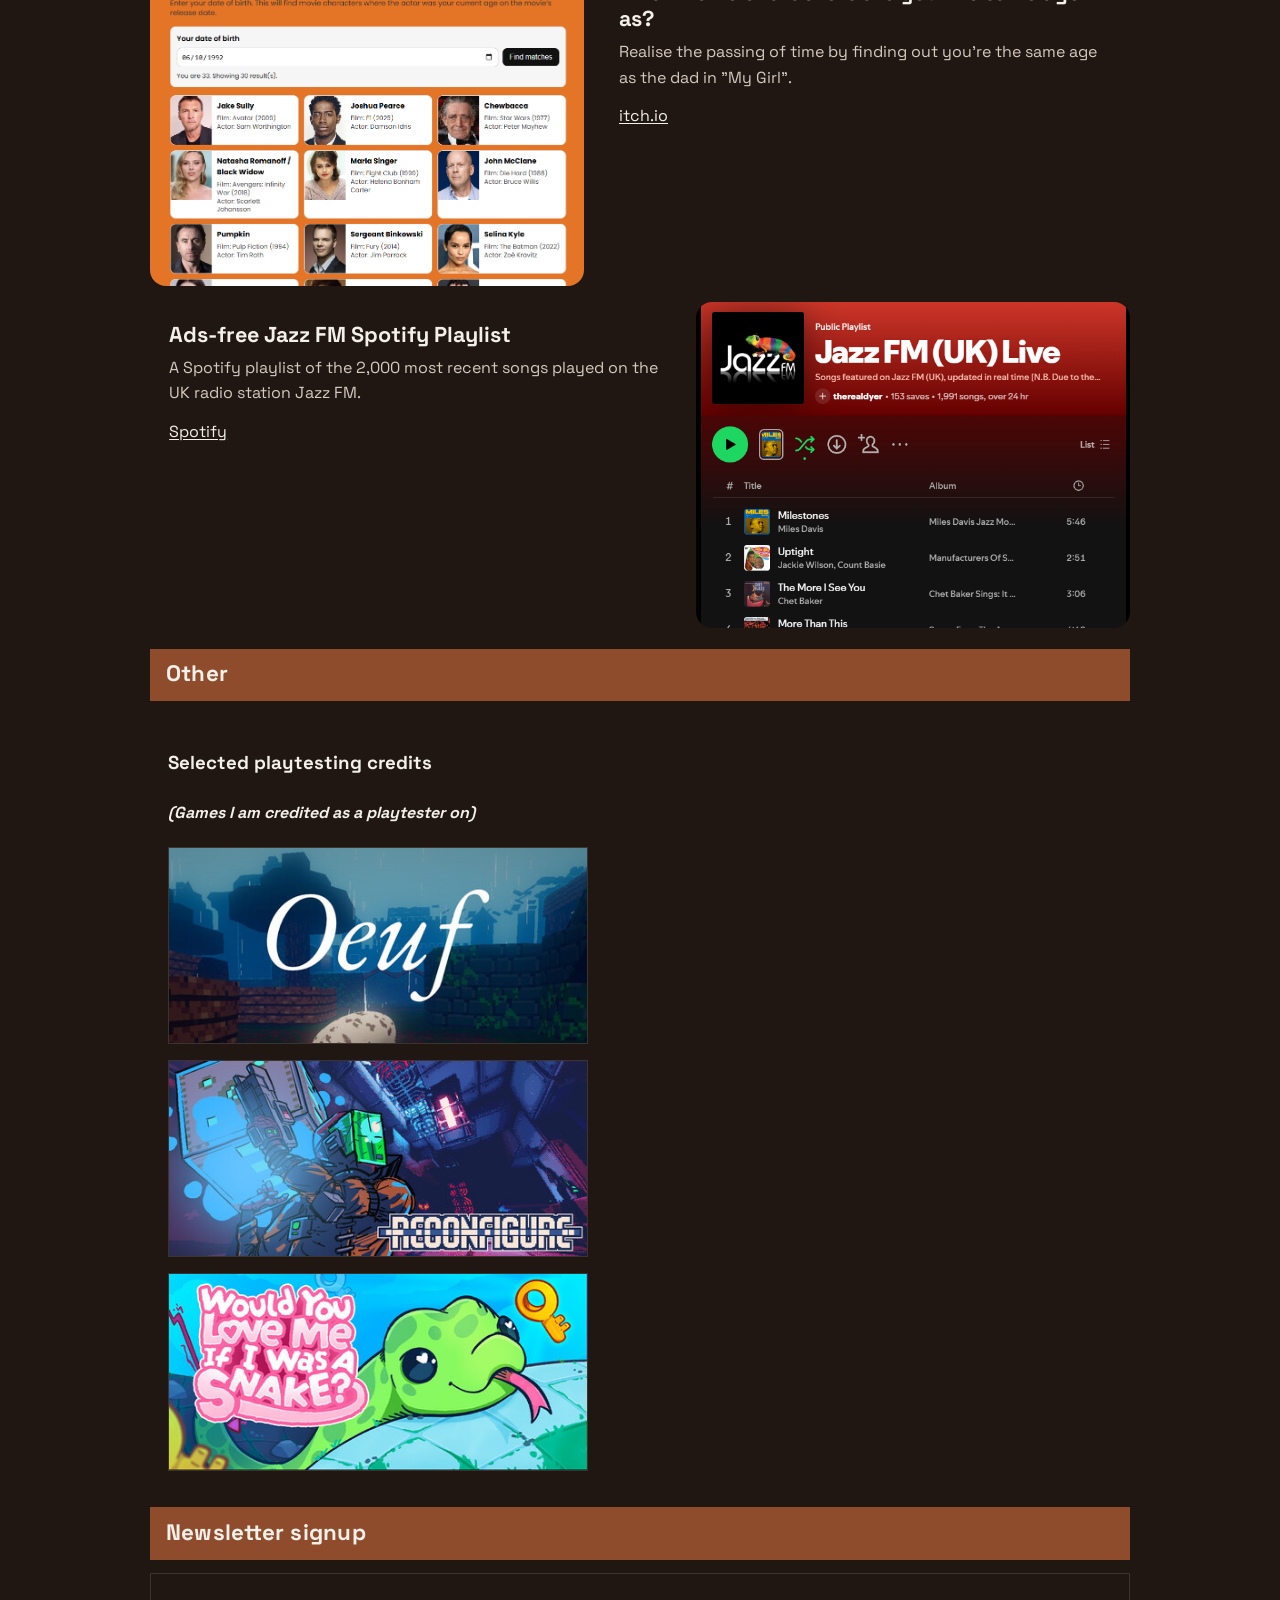
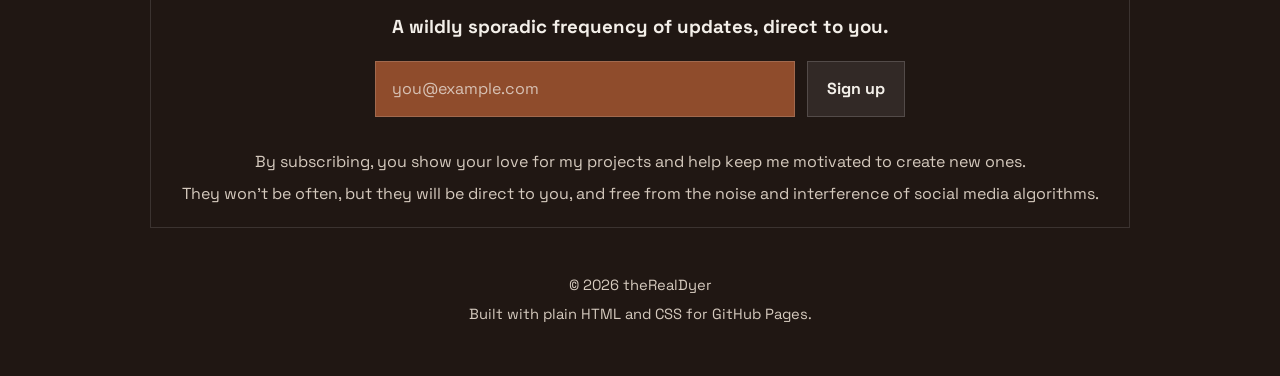
==== commit 5c485862: "automated left-right alternation of projects" ====
--- a/index.html
+++ b/index.html
@@ -214,15 +214,15 @@
       align-items: stretch;
     }
 
-    .feature-row.reverse {
+    .feature-stack > .feature-row:nth-child(even) {
       grid-template-columns: minmax(260px, 0.9fr) minmax(0, 1.1fr);
     }
 
-    .feature-row.reverse .feature-copy {
+    .feature-stack > .feature-row:nth-child(even) .feature-copy {
       order: 2;
     }
 
-    .feature-row.reverse .feature-image {
+    .feature-stack > .feature-row:nth-child(even) .feature-image {
       order: 1;
     }
 
@@ -398,12 +398,12 @@
       }
 
       .feature-row,
-      .feature-row.reverse {
+      .feature-stack > .feature-row:nth-child(even) {
         grid-template-columns: 1fr;
       }
 
-      .feature-row.reverse .feature-copy,
-      .feature-row.reverse .feature-image {
+      .feature-stack > .feature-row:nth-child(even) .feature-copy,
+      .feature-stack > .feature-row:nth-child(even) .feature-image {
         order: initial;
       }
 
@@ -504,7 +504,7 @@
         </div>
       </article>
 
-      <article class="feature-row reverse">
+      <article class="feature-row">
         <div class="feature-copy card">
           <h3>The Cat Sofa Problem</h3>
           <p>
@@ -527,7 +527,7 @@
         <div class="feature-copy card">
           <h3>Light Up (Akari)</h3>
           <p>
-            An approachable set of 5 Light Up puzzles.
+            An approachable set of five Light Up puzzles, built from scratch using HTML, CSS and JavaScript, and running entirely within the website.
           </p>
           <p>
             <a href="puzzle/index.html">Play game</a>
@@ -559,7 +559,7 @@
         </div>
       </article>
 
-      <article class="feature-row reverse">
+      <article class="feature-row">
         <div class="feature-copy card">
           <h3>The Poop Problem</h3>
           <p>
@@ -587,7 +587,7 @@
     <div class="section-label">Featured other projects</div>
     <section class="feature-stack" aria-label="Other projects">
 
-      <article class="feature-row reverse">
+      <article class="feature-row">
         <div class="feature-copy card">
           <h3>Daily Akari Contributor</h3>
           <p>
@@ -625,7 +625,7 @@
         </div>
       </article>
 
-      <article class="feature-row reverse">
+      <article class="feature-row">
         <div class="feature-copy card">
           <h3>Ads-free Jazz FM Spotify Playlist</h3>
           <p>
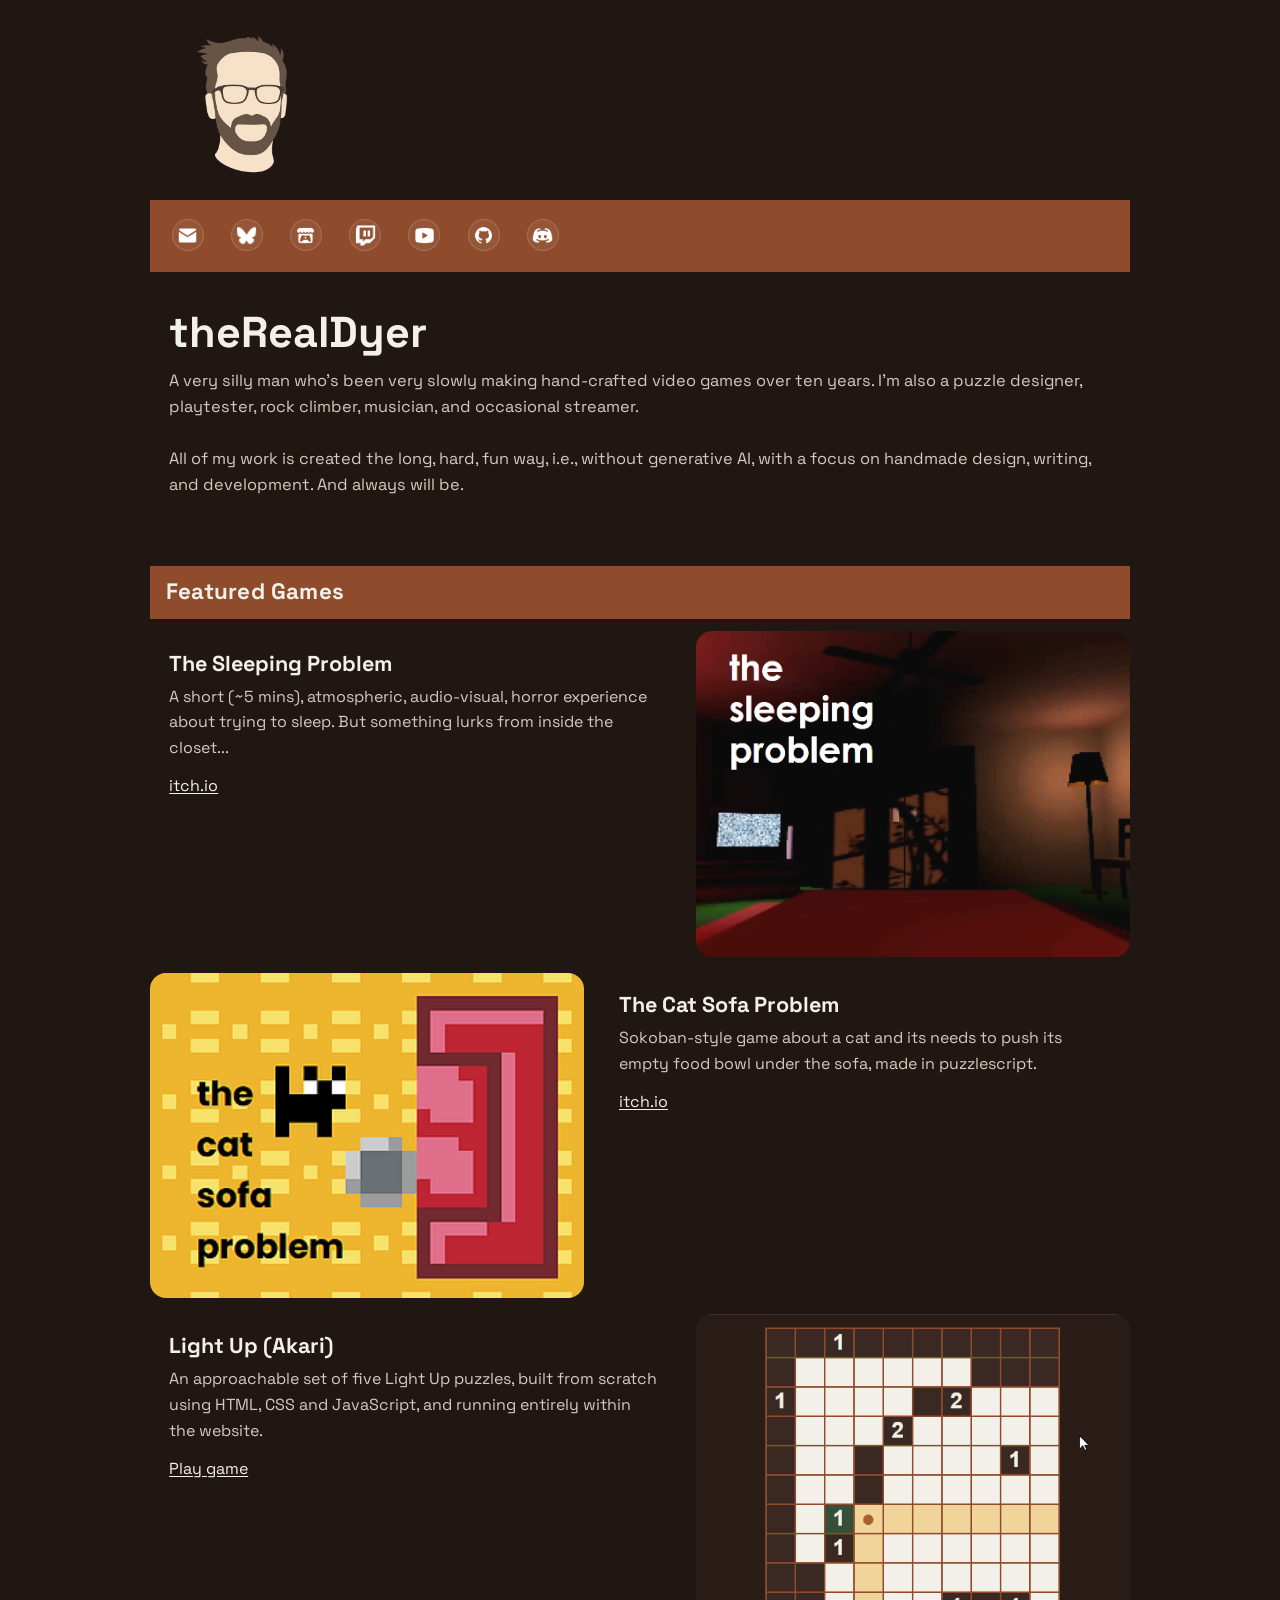
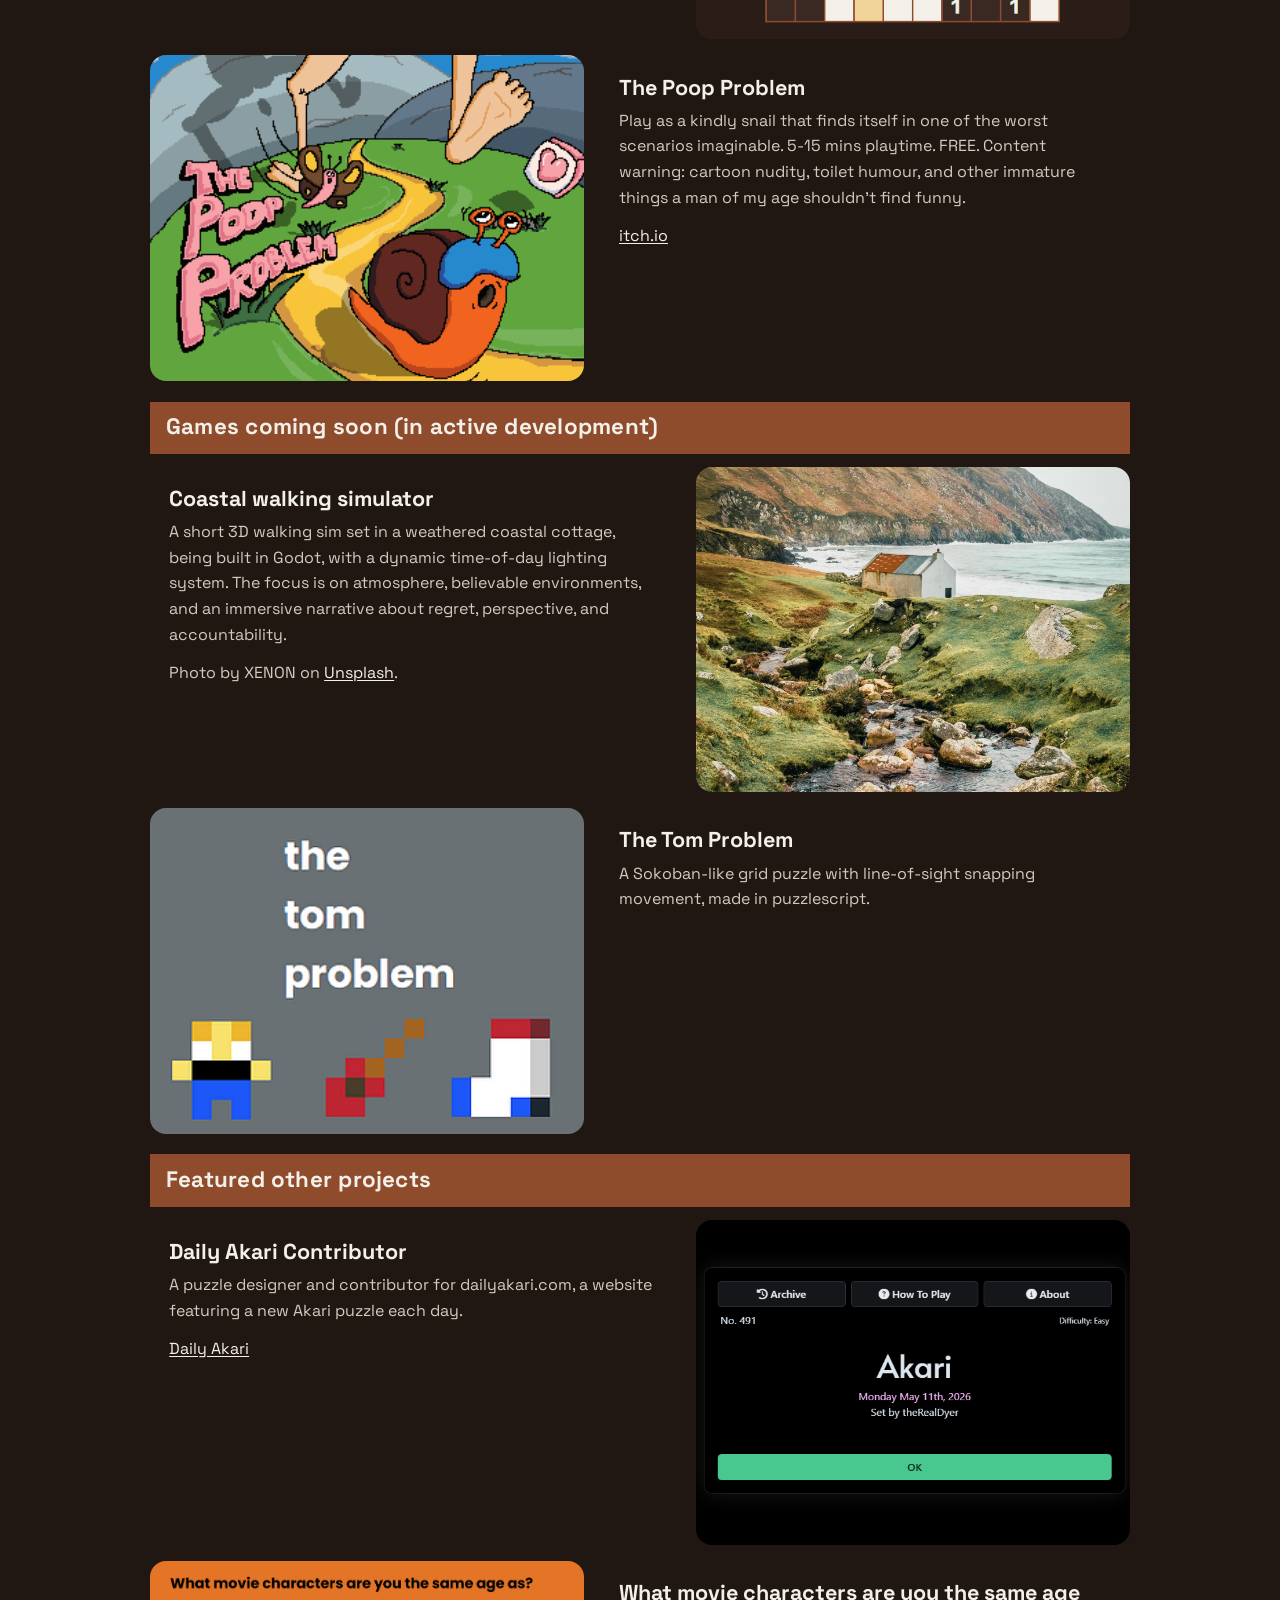
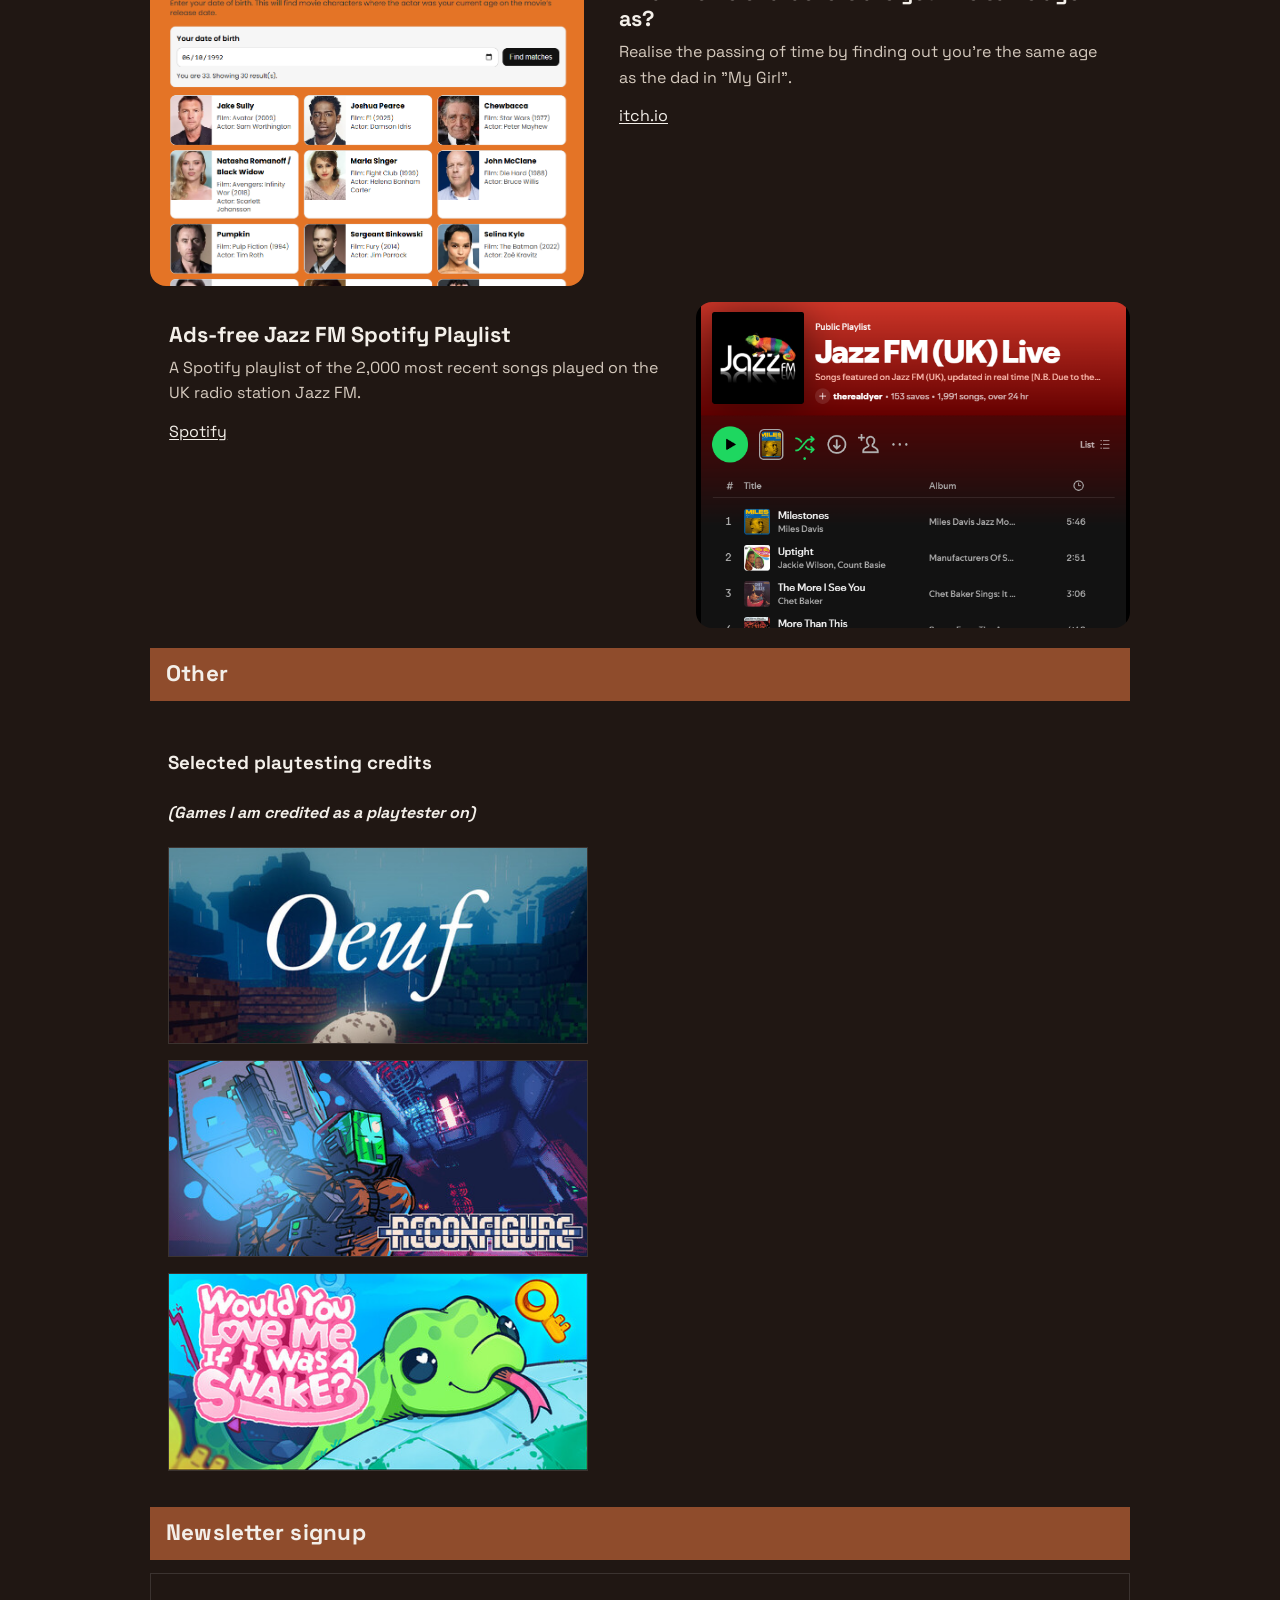
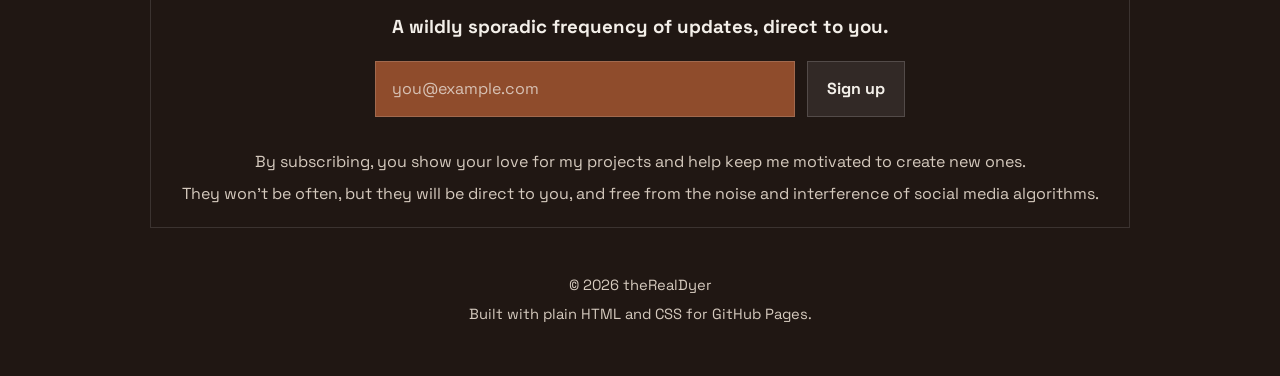
==== commit 09c2be13: "updated poop problem description and links" ====
--- a/index.html
+++ b/index.html
@@ -539,7 +539,27 @@
           </a>
         </div>
       </article>
+
+      <article class="feature-row">
+        <div class="feature-copy card">
+          <h3>The Poop Problem</h3>
+          <p>
+            Play as a kindly snail that finds itself in one of the worst scenarios imaginable. 5-15 mins playtime. FREE.
+            Content warning: cartoon nudity, toilet humour, and other immature things a man of my age shouldn’t find funny.
+          </p>
+          <p>
+            <a href="https://therealdyer.itch.io/the-poop-problem" target="_blank" rel="noopener noreferrer">
+              itch.io
+            </a>
+          </p>
+        </div>
+        <div class="feature-image">
+          <a href="https://therealdyer.itch.io/the-poop-problem" target="_blank" rel="noopener noreferrer" aria-label="The Poop Problem on itch.io"></a>
+            <img src="images/poop-problem.png" alt="Preview image for The Poop Problem" />
+        </div>
+      </article>
     </section>
+
 
     <div class="section-label">Games coming soon (in active development)</div>
     <section class="feature-stack" aria-label="Featured projects">
@@ -556,18 +576,6 @@
         </div>
         <div class="feature-image">
           <img src="images/coastal-cottage.jpg" alt="Preview image for coastal walking simulator" />
-        </div>
-      </article>
-
-      <article class="feature-row">
-        <div class="feature-copy card">
-          <h3>The Poop Problem</h3>
-          <p>
-            A mature-themed, 2D side-scrolling platformer where you play as a trapped snail, dodging falling waves of "hazards".
-          </p>
-        </div>
-        <div class="feature-image">
-          <img src="images/poop-blur.png" alt="Preview image for The Poop Problem" />
         </div>
       </article>
 
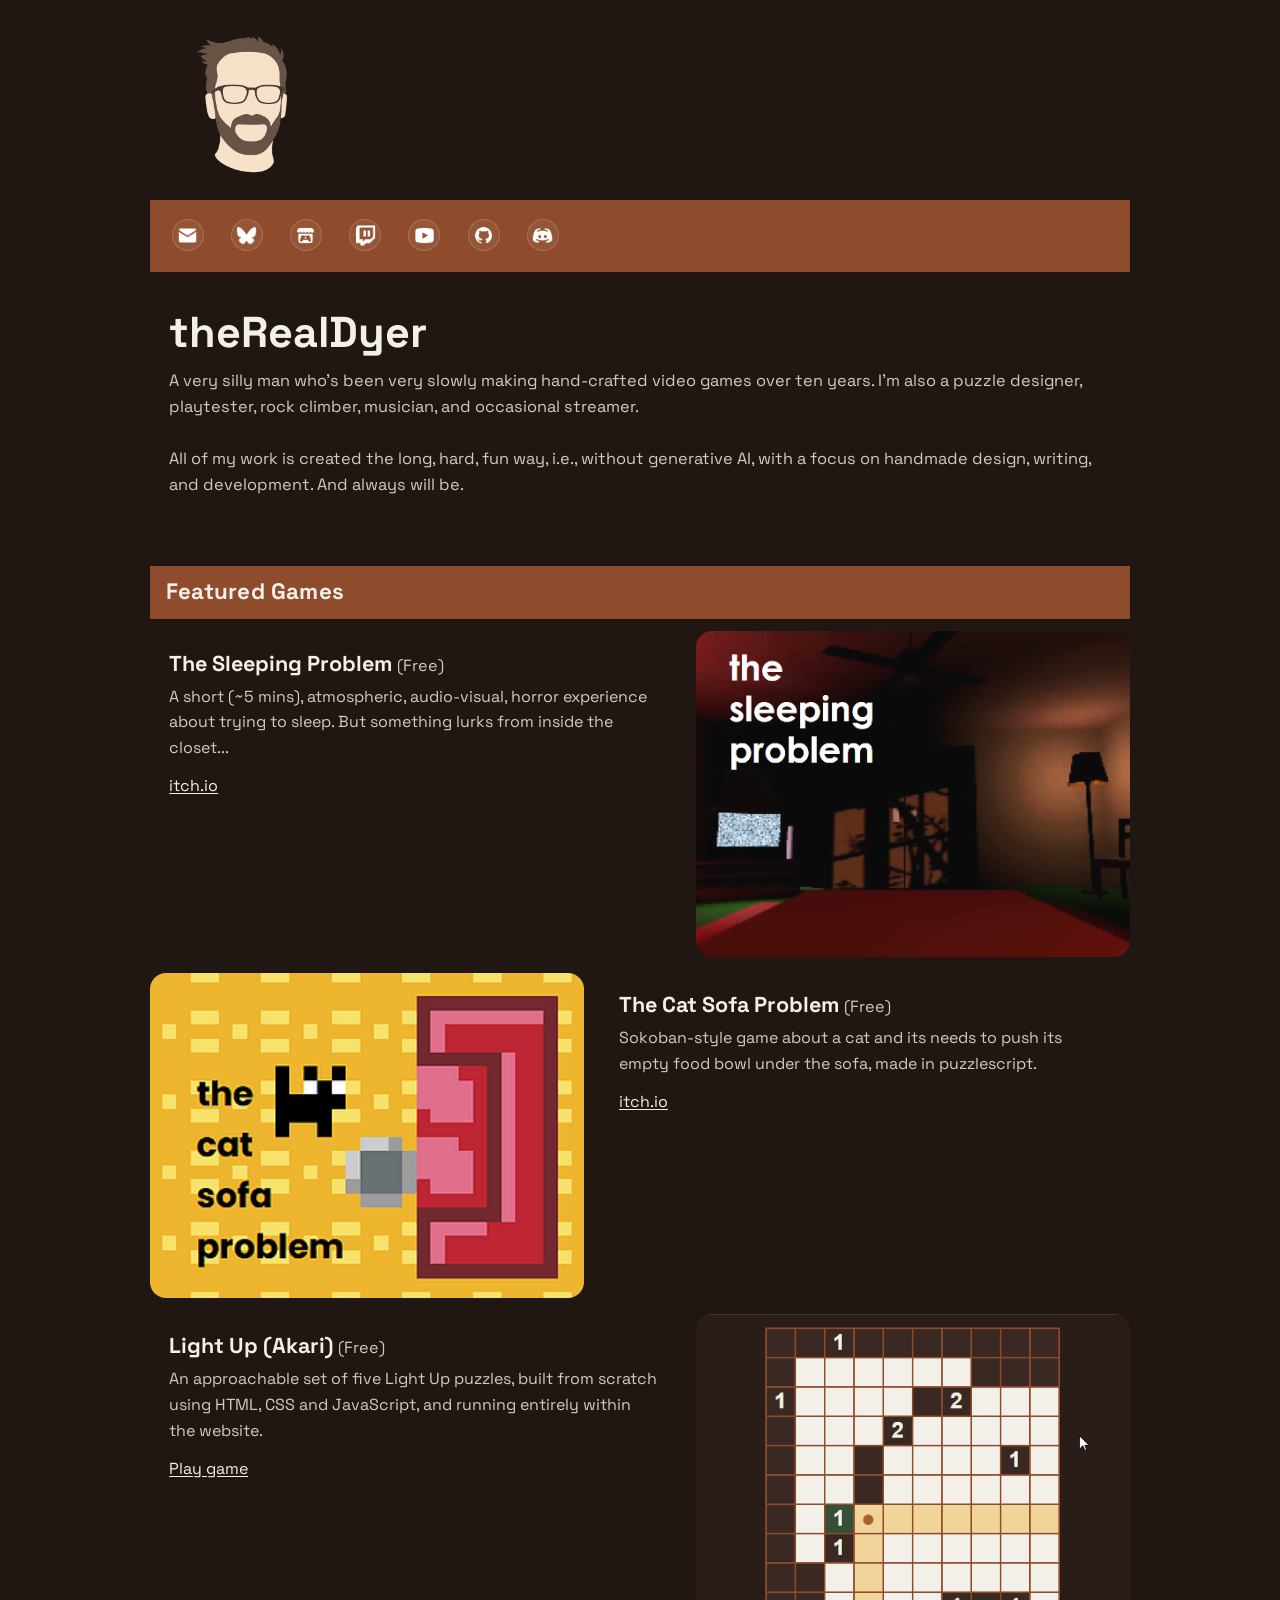
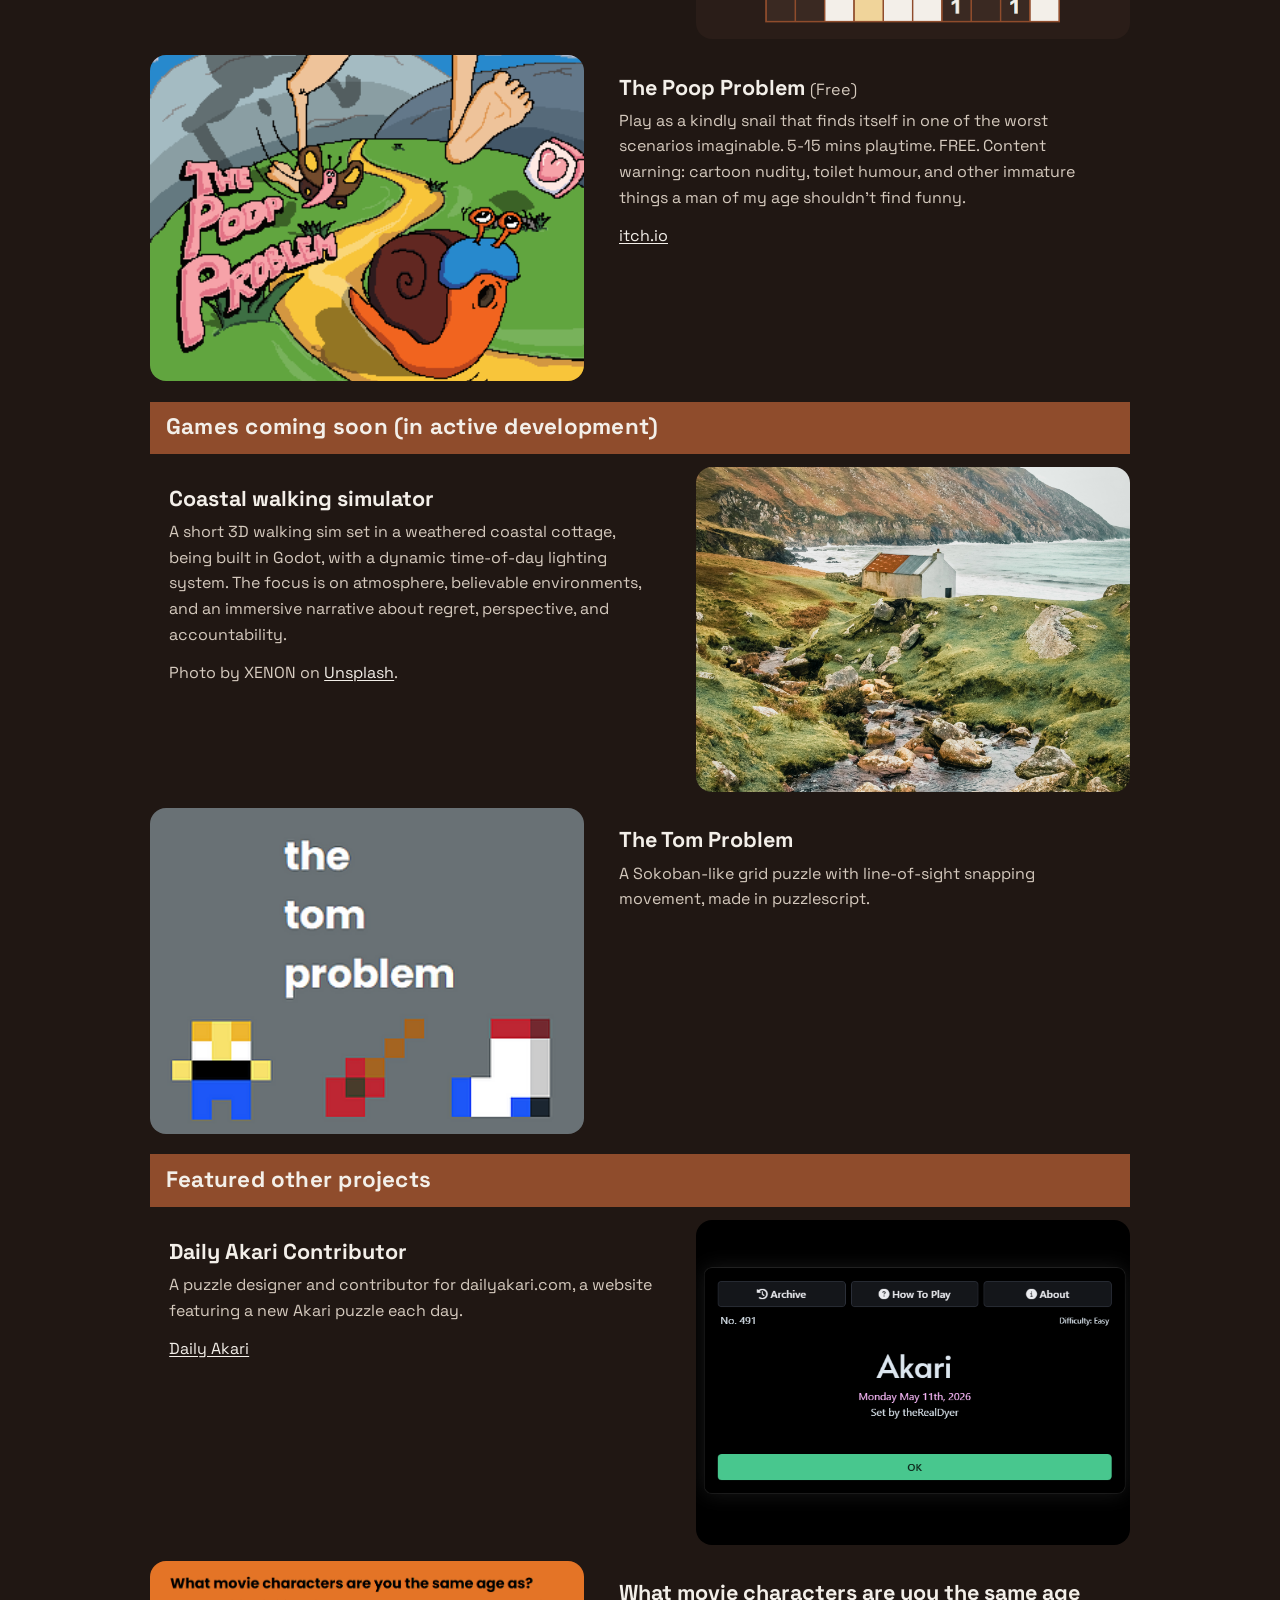
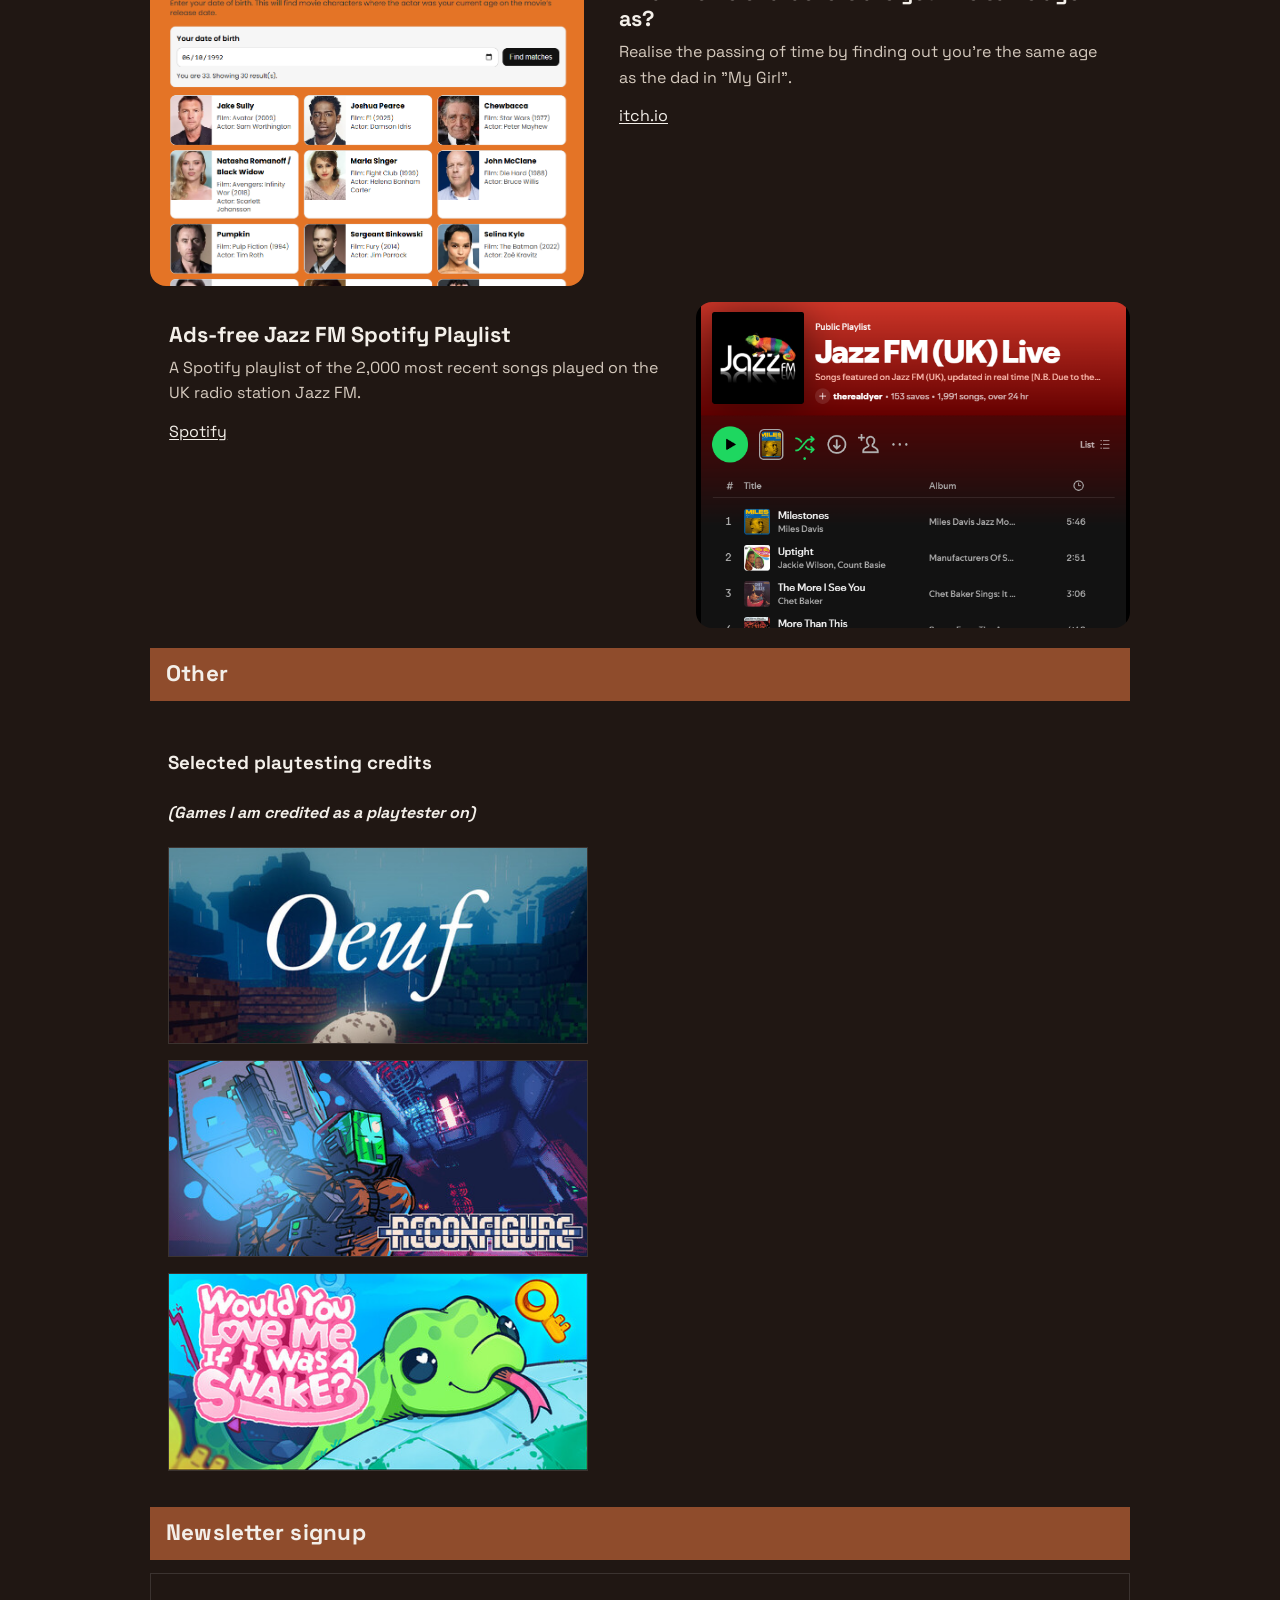
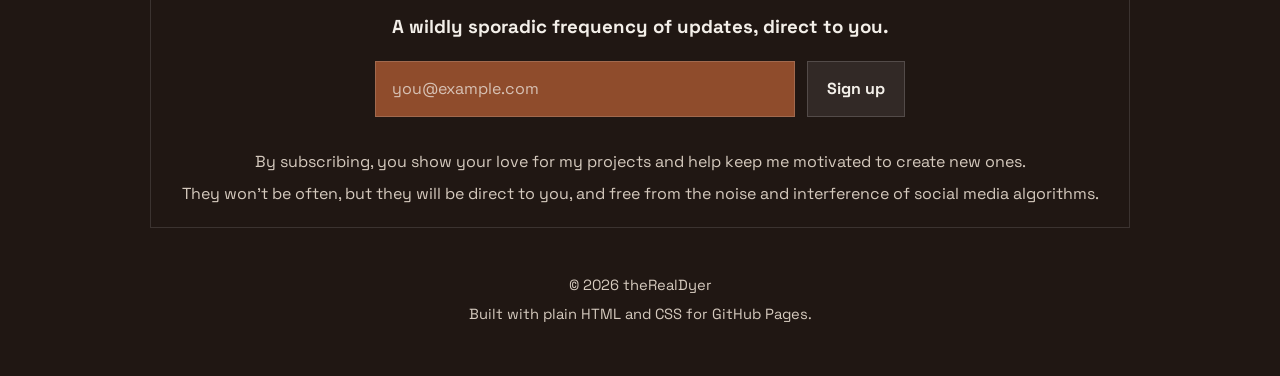
==== commit c0083756: "fixed poop image link" ====
--- a/index.html
+++ b/index.html
@@ -238,6 +238,13 @@
       color: var(--text);
     }
 
+    /* Free game label */
+    .game-price {
+      font-size: 0.75em;
+      font-weight: 400;
+      color: var(--muted);
+    }
+
     .feature-copy p {
       margin: 0 0 0.8rem;
       color: var(--muted);
@@ -487,7 +494,7 @@
     <section class="feature-stack" aria-label="Featured projects">
       <article class="feature-row">
         <div class="feature-copy card">
-          <h3>The Sleeping Problem</h3>
+          <h3>The Sleeping Problem <span class="game-price">(Free)</span></h3>
           <p>
             A short (~5 mins), atmospheric, audio-visual, horror experience about trying to sleep. But something lurks from inside the closet...
           </p>
@@ -506,7 +513,7 @@
 
       <article class="feature-row">
         <div class="feature-copy card">
-          <h3>The Cat Sofa Problem</h3>
+          <h3>The Cat Sofa Problem <span class="game-price">(Free)</span></h3>
           <p>
             Sokoban-style game about a cat and its needs to push its empty food bowl under the sofa, made in puzzlescript.
           </p>
@@ -525,7 +532,7 @@
 
       <article class="feature-row">
         <div class="feature-copy card">
-          <h3>Light Up (Akari)</h3>
+          <h3>Light Up (Akari) <span class="game-price">(Free)</span></h3>
           <p>
             An approachable set of five Light Up puzzles, built from scratch using HTML, CSS and JavaScript, and running entirely within the website.
           </p>
@@ -542,7 +549,7 @@
 
       <article class="feature-row">
         <div class="feature-copy card">
-          <h3>The Poop Problem</h3>
+          <h3>The Poop Problem <span class="game-price">(Free)</span></h3>
           <p>
             Play as a kindly snail that finds itself in one of the worst scenarios imaginable. 5-15 mins playtime. FREE.
             Content warning: cartoon nudity, toilet humour, and other immature things a man of my age shouldn’t find funny.
@@ -554,8 +561,9 @@
           </p>
         </div>
         <div class="feature-image">
-          <a href="https://therealdyer.itch.io/the-poop-problem" target="_blank" rel="noopener noreferrer" aria-label="The Poop Problem on itch.io"></a>
+          <a href="https://therealdyer.itch.io/the-poop-problem" target="_blank" rel="noopener noreferrer" aria-label="The Poop Problem on itch.io">
             <img src="images/poop-problem.png" alt="Preview image for The Poop Problem" />
+        </a>
         </div>
       </article>
     </section>
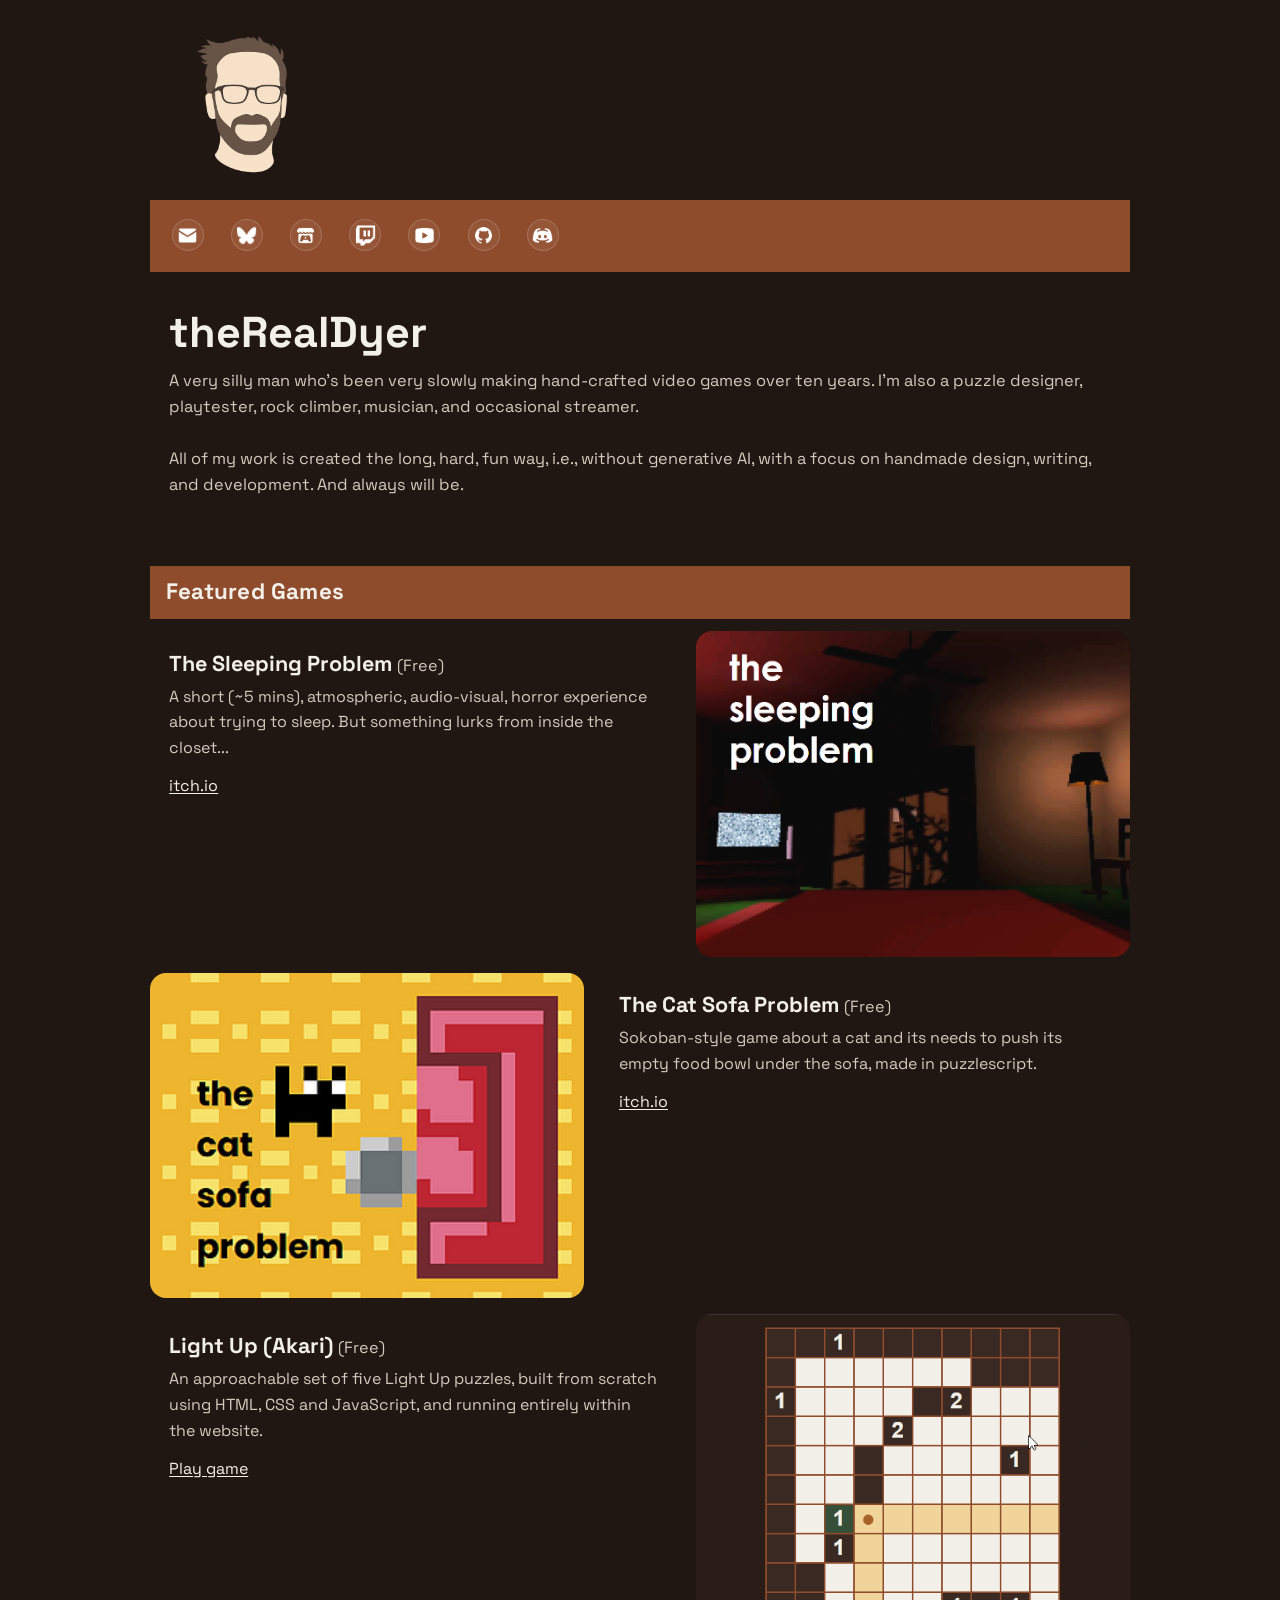
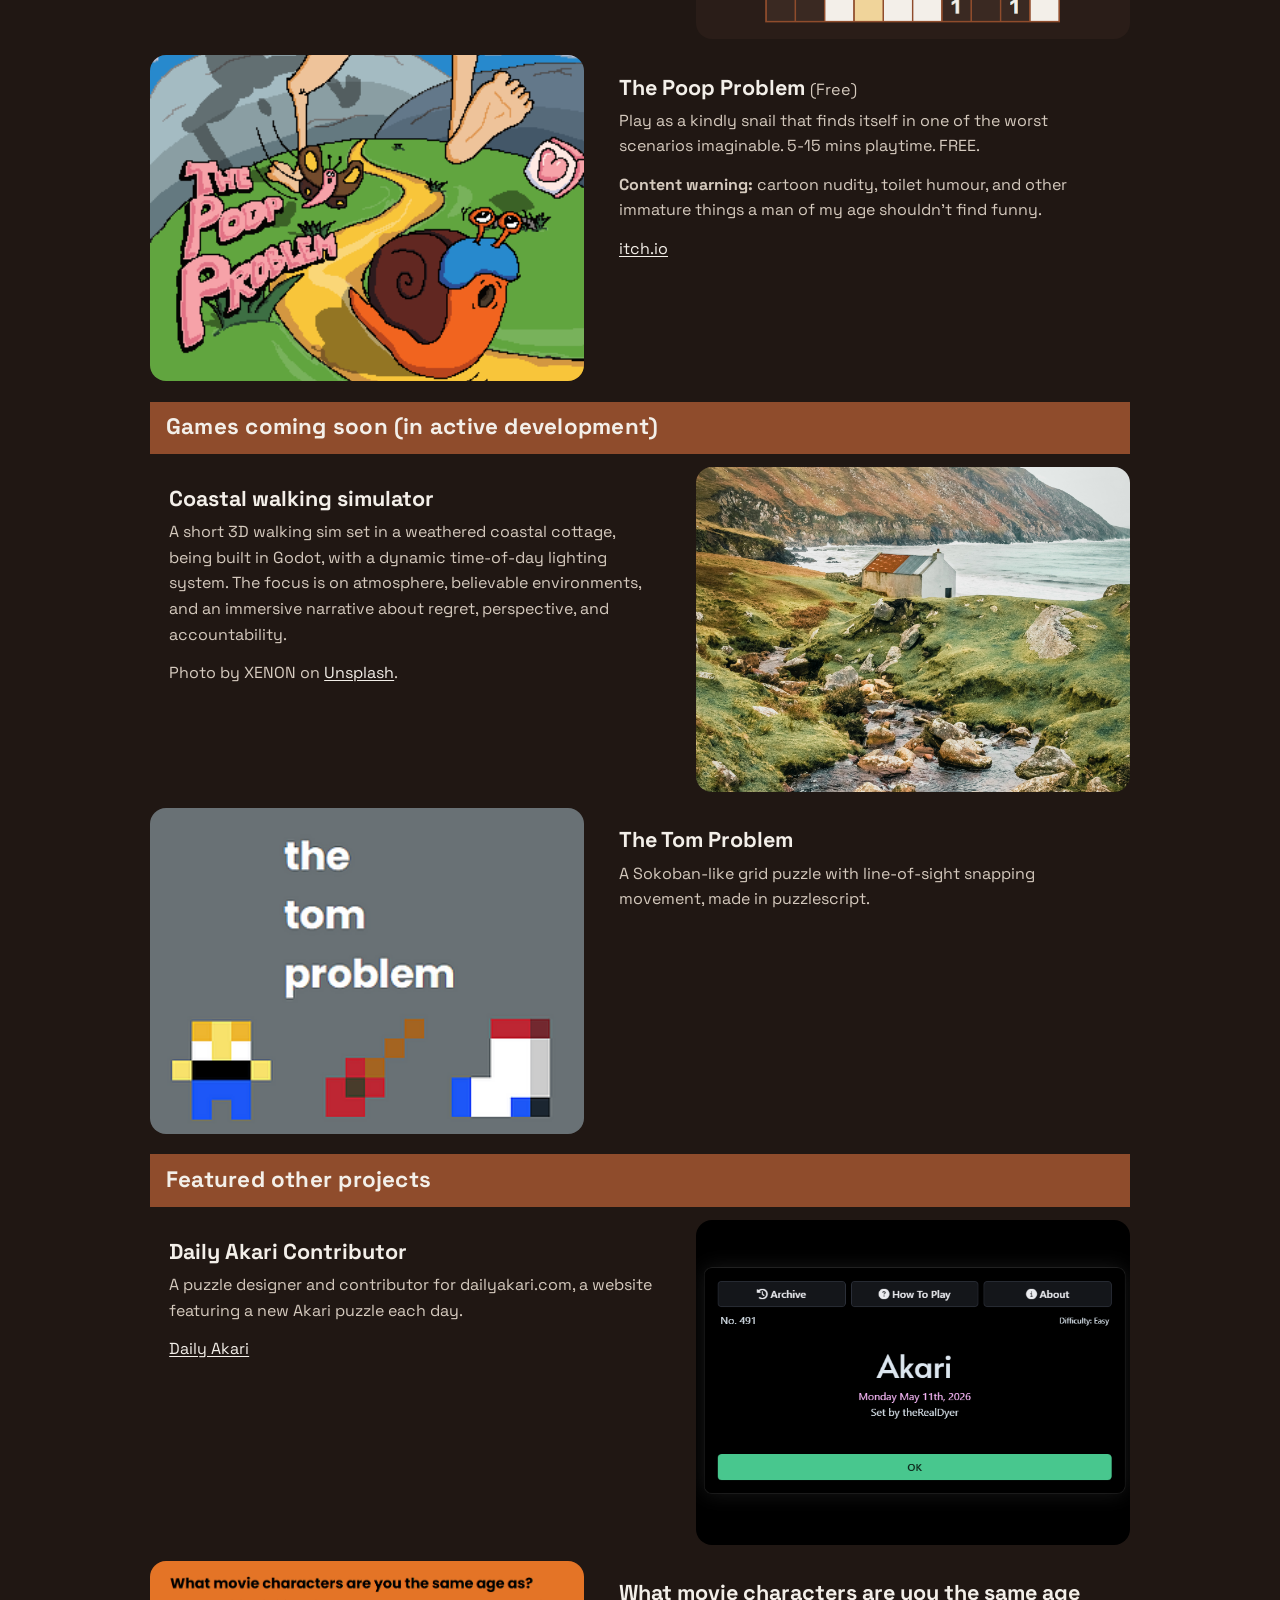
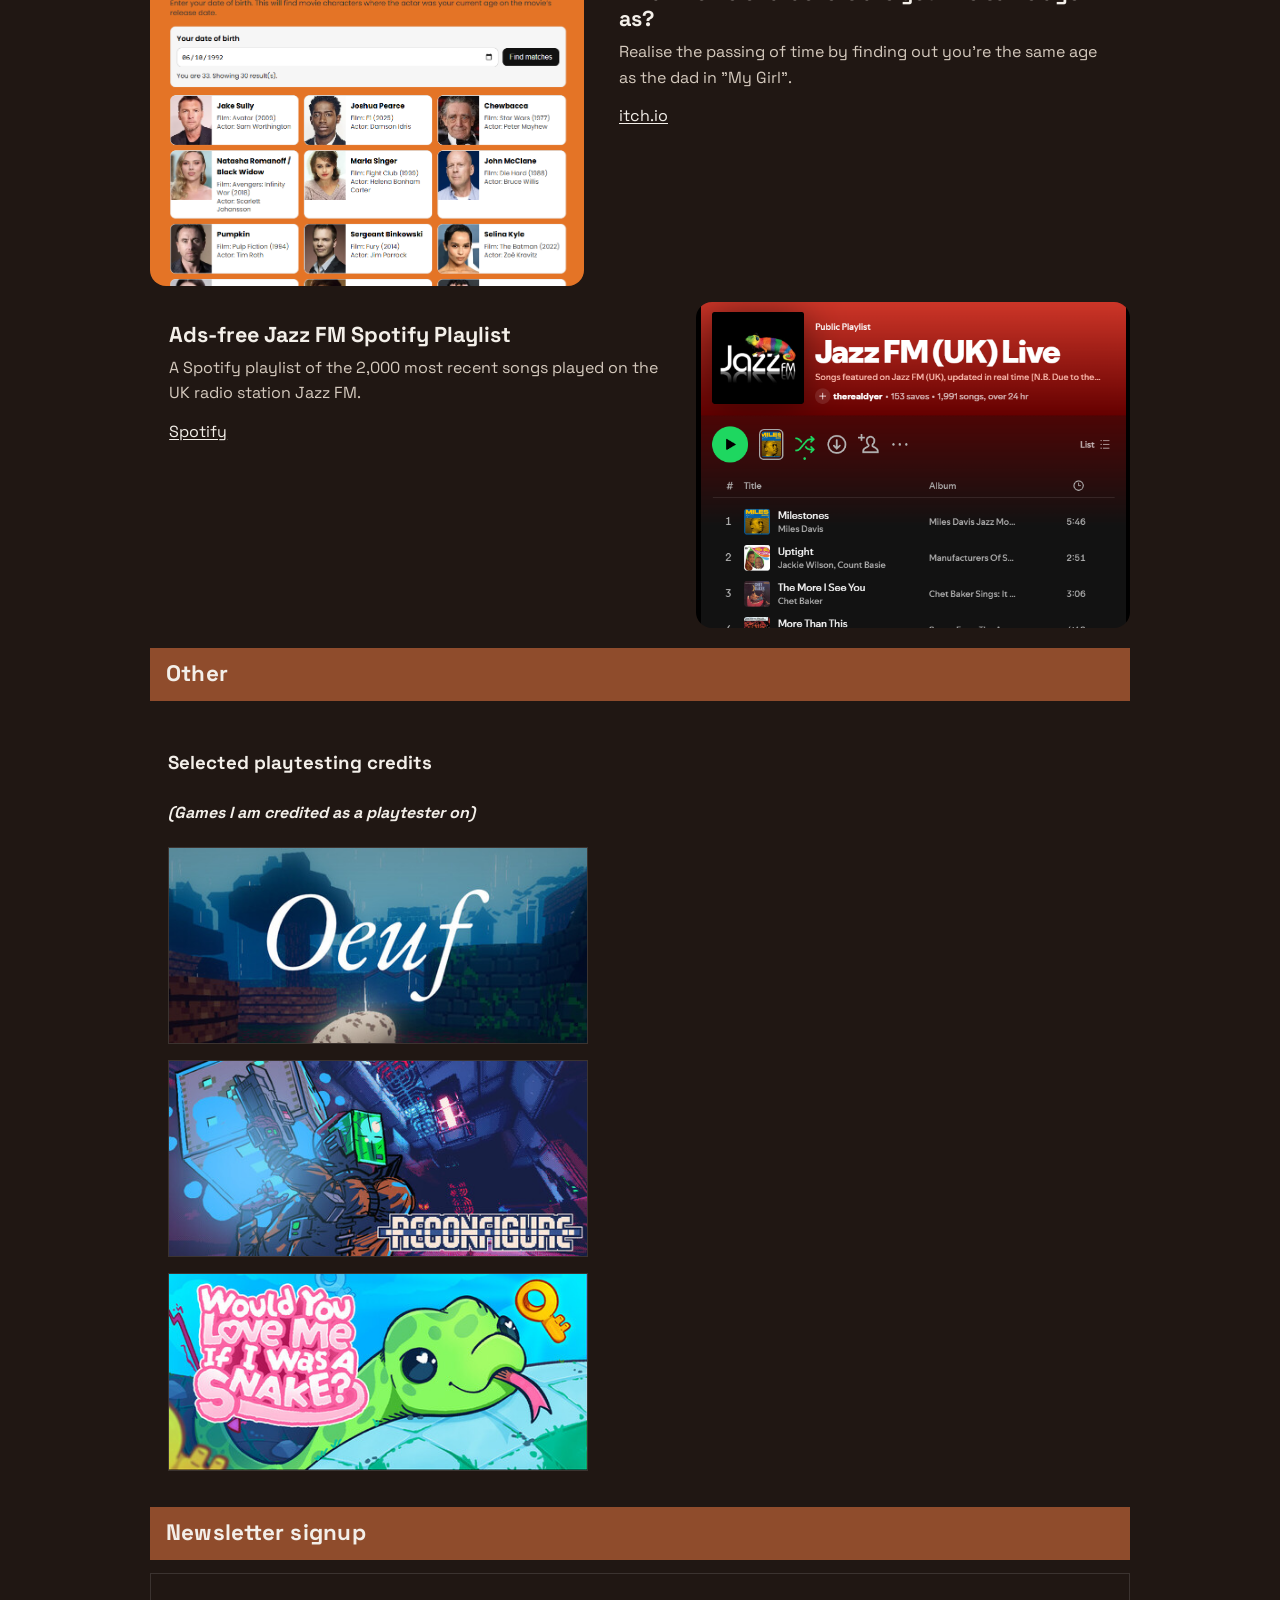
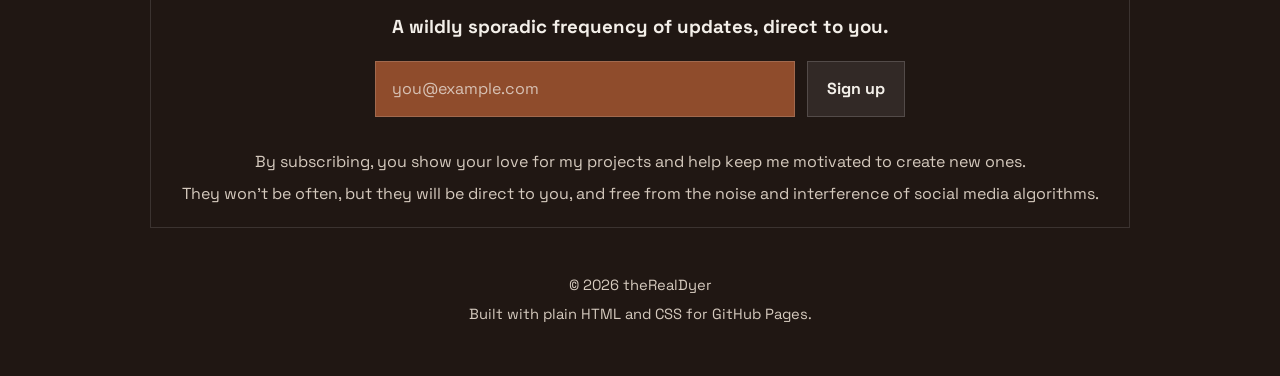
==== commit 44b72d5b: "updated snail info" ====
--- a/index.html
+++ b/index.html
@@ -551,8 +551,12 @@
         <div class="feature-copy card">
           <h3>The Poop Problem <span class="game-price">(Free)</span></h3>
           <p>
-            Play as a kindly snail that finds itself in one of the worst scenarios imaginable. 5-15 mins playtime. FREE.
-            Content warning: cartoon nudity, toilet humour, and other immature things a man of my age shouldn’t find funny.
+            Play as a kindly snail that finds itself in one of the worst scenarios imaginable.
+            5-15 mins playtime. FREE.
+          </p>
+          <p>
+            <strong>Content warning:</strong> cartoon nudity, toilet humour, and other
+            immature things a man of my age shouldn’t find funny.
           </p>
           <p>
             <a href="https://therealdyer.itch.io/the-poop-problem" target="_blank" rel="noopener noreferrer">
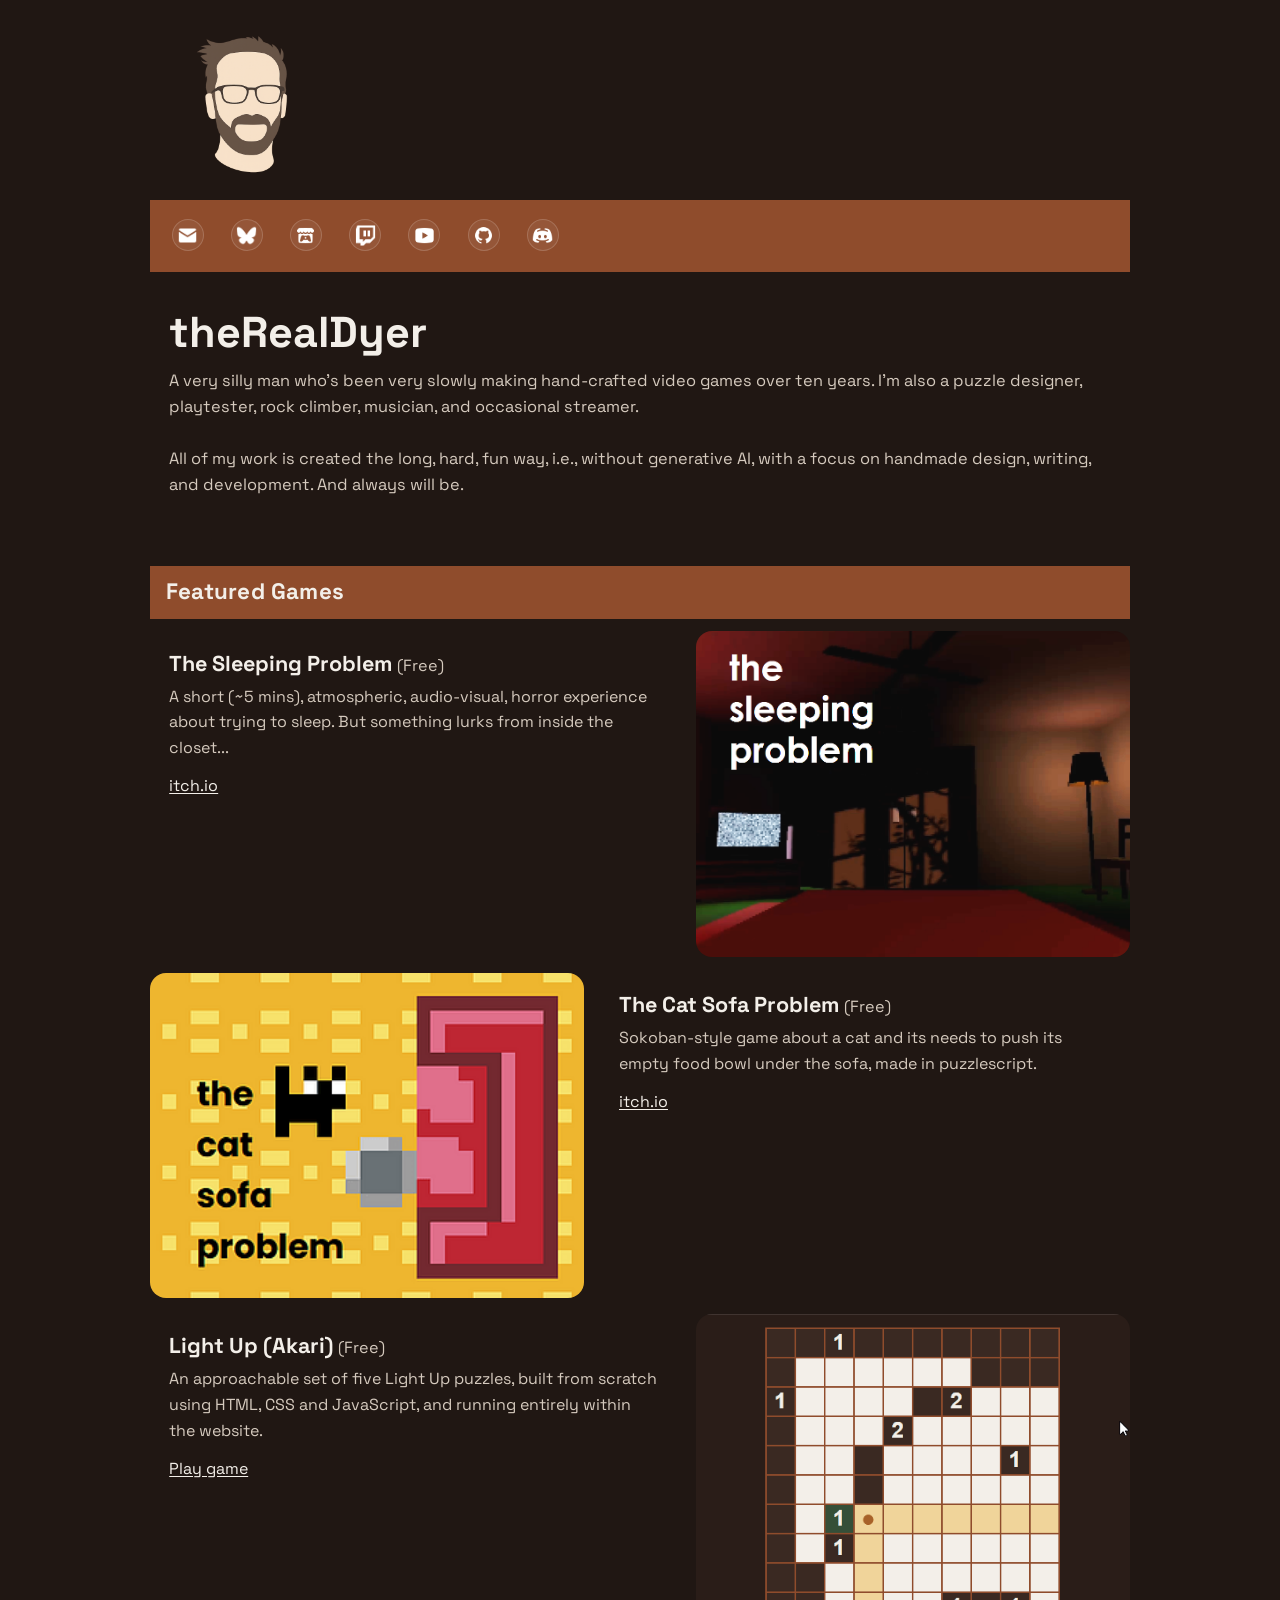
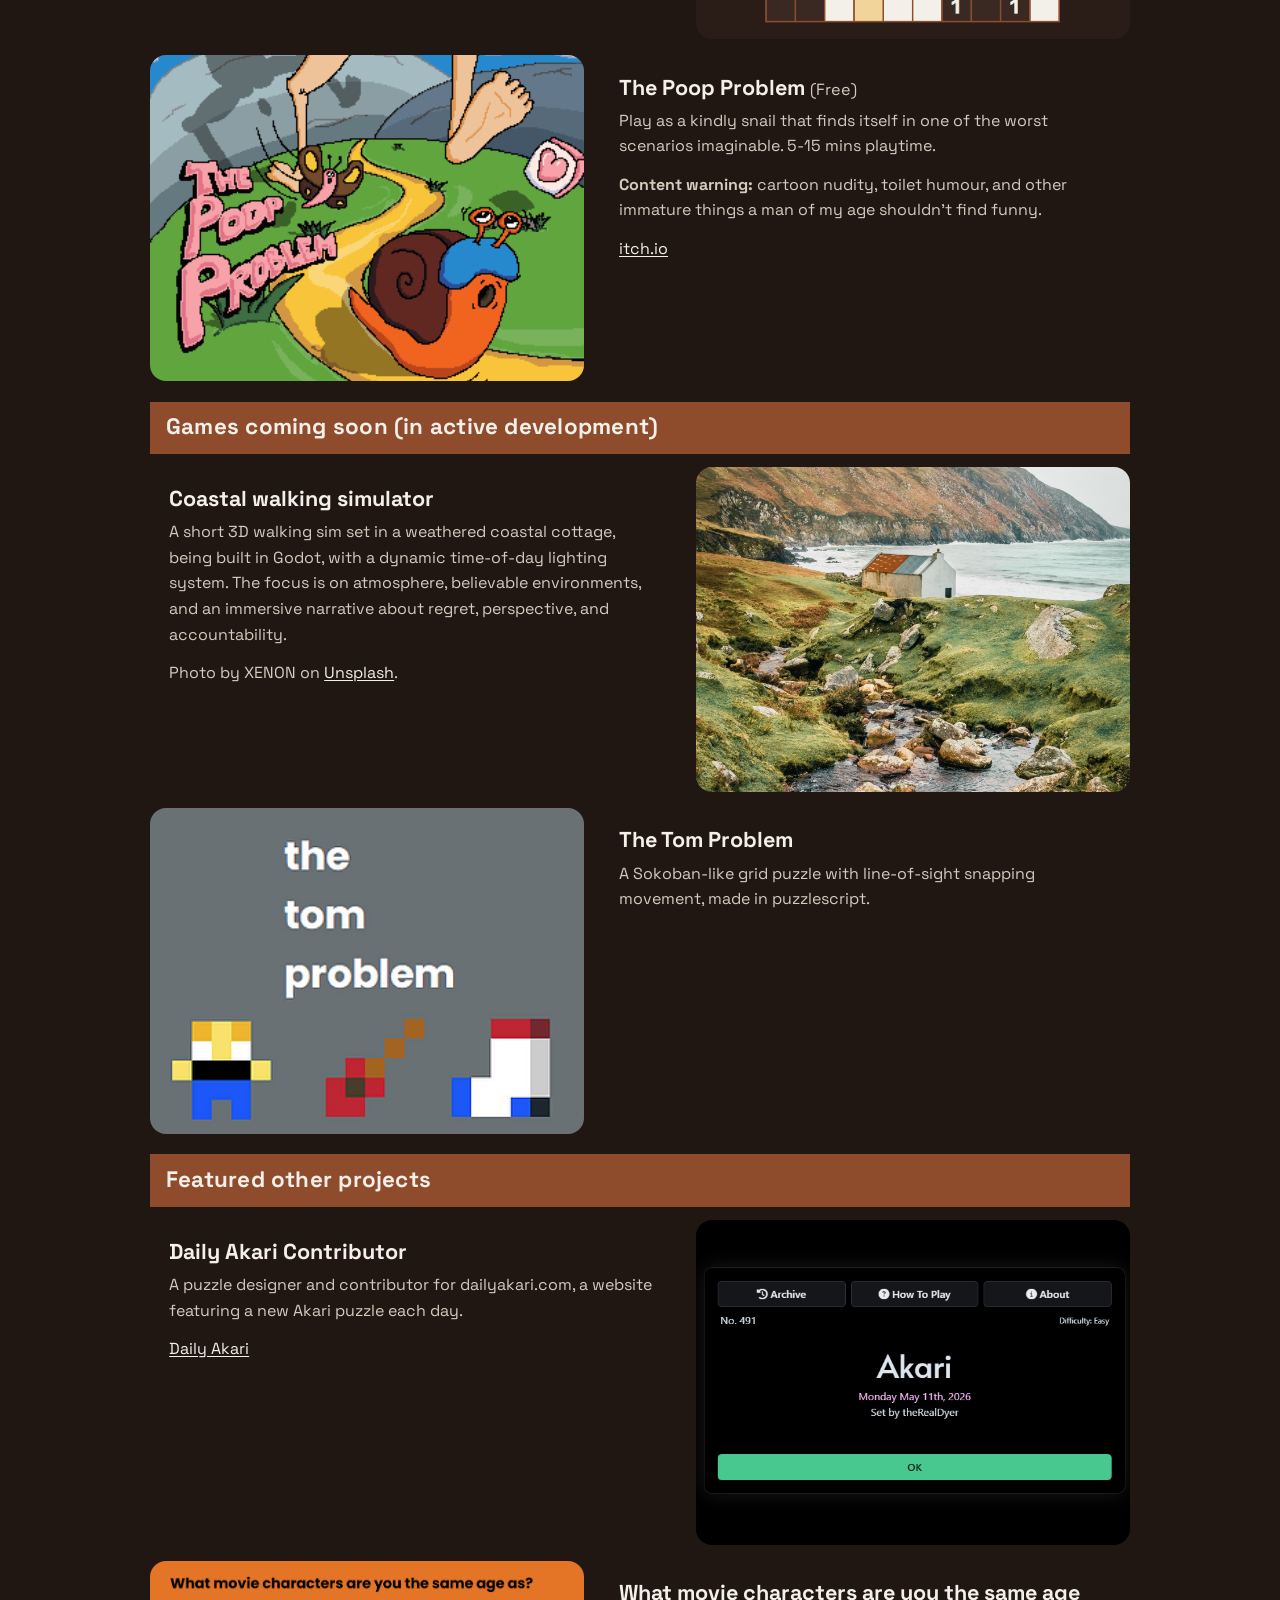
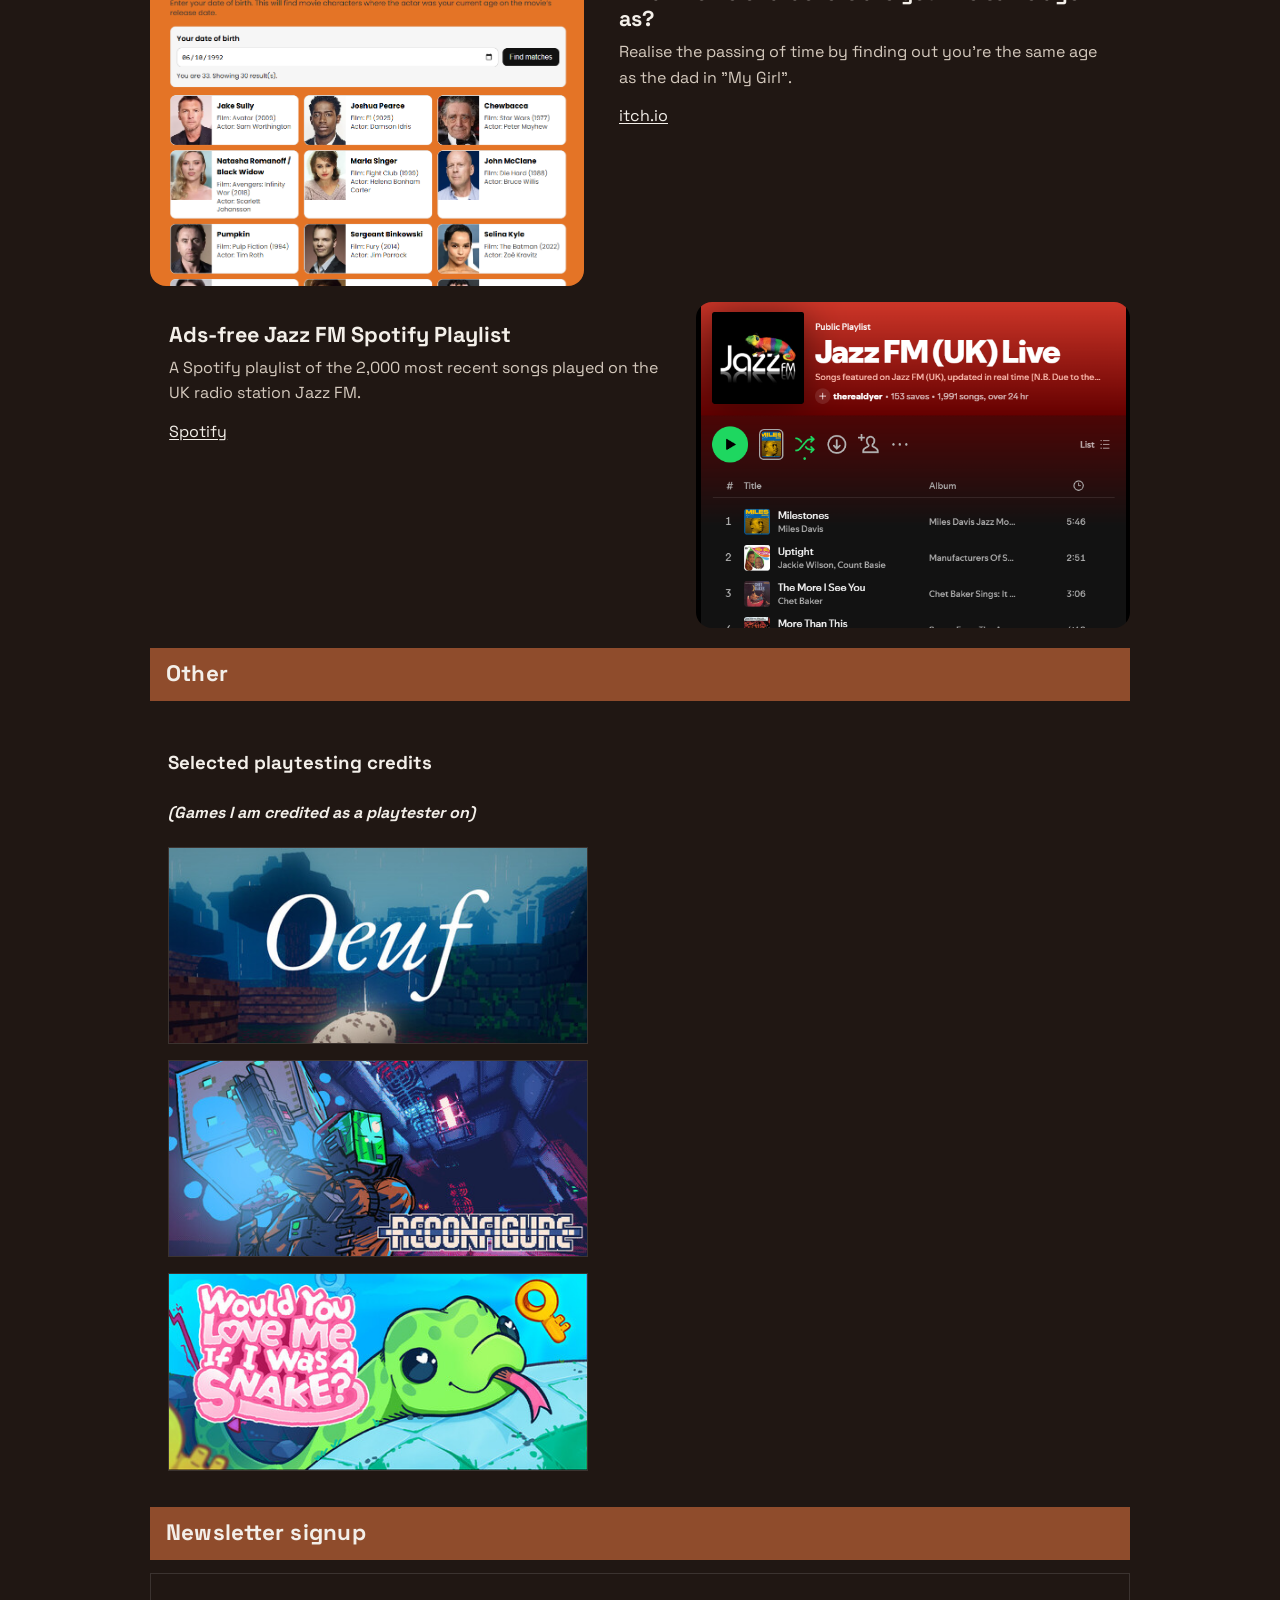
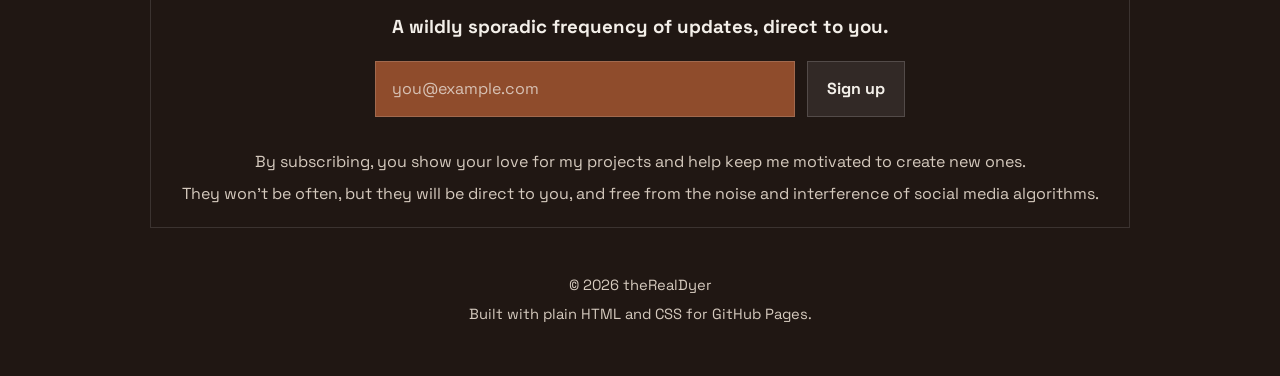
==== commit 6a480212: "tiny snail update" ====
--- a/index.html
+++ b/index.html
@@ -552,7 +552,7 @@
           <h3>The Poop Problem <span class="game-price">(Free)</span></h3>
           <p>
             Play as a kindly snail that finds itself in one of the worst scenarios imaginable.
-            5-15 mins playtime. FREE.
+            5-15 mins playtime.
           </p>
           <p>
             <strong>Content warning:</strong> cartoon nudity, toilet humour, and other
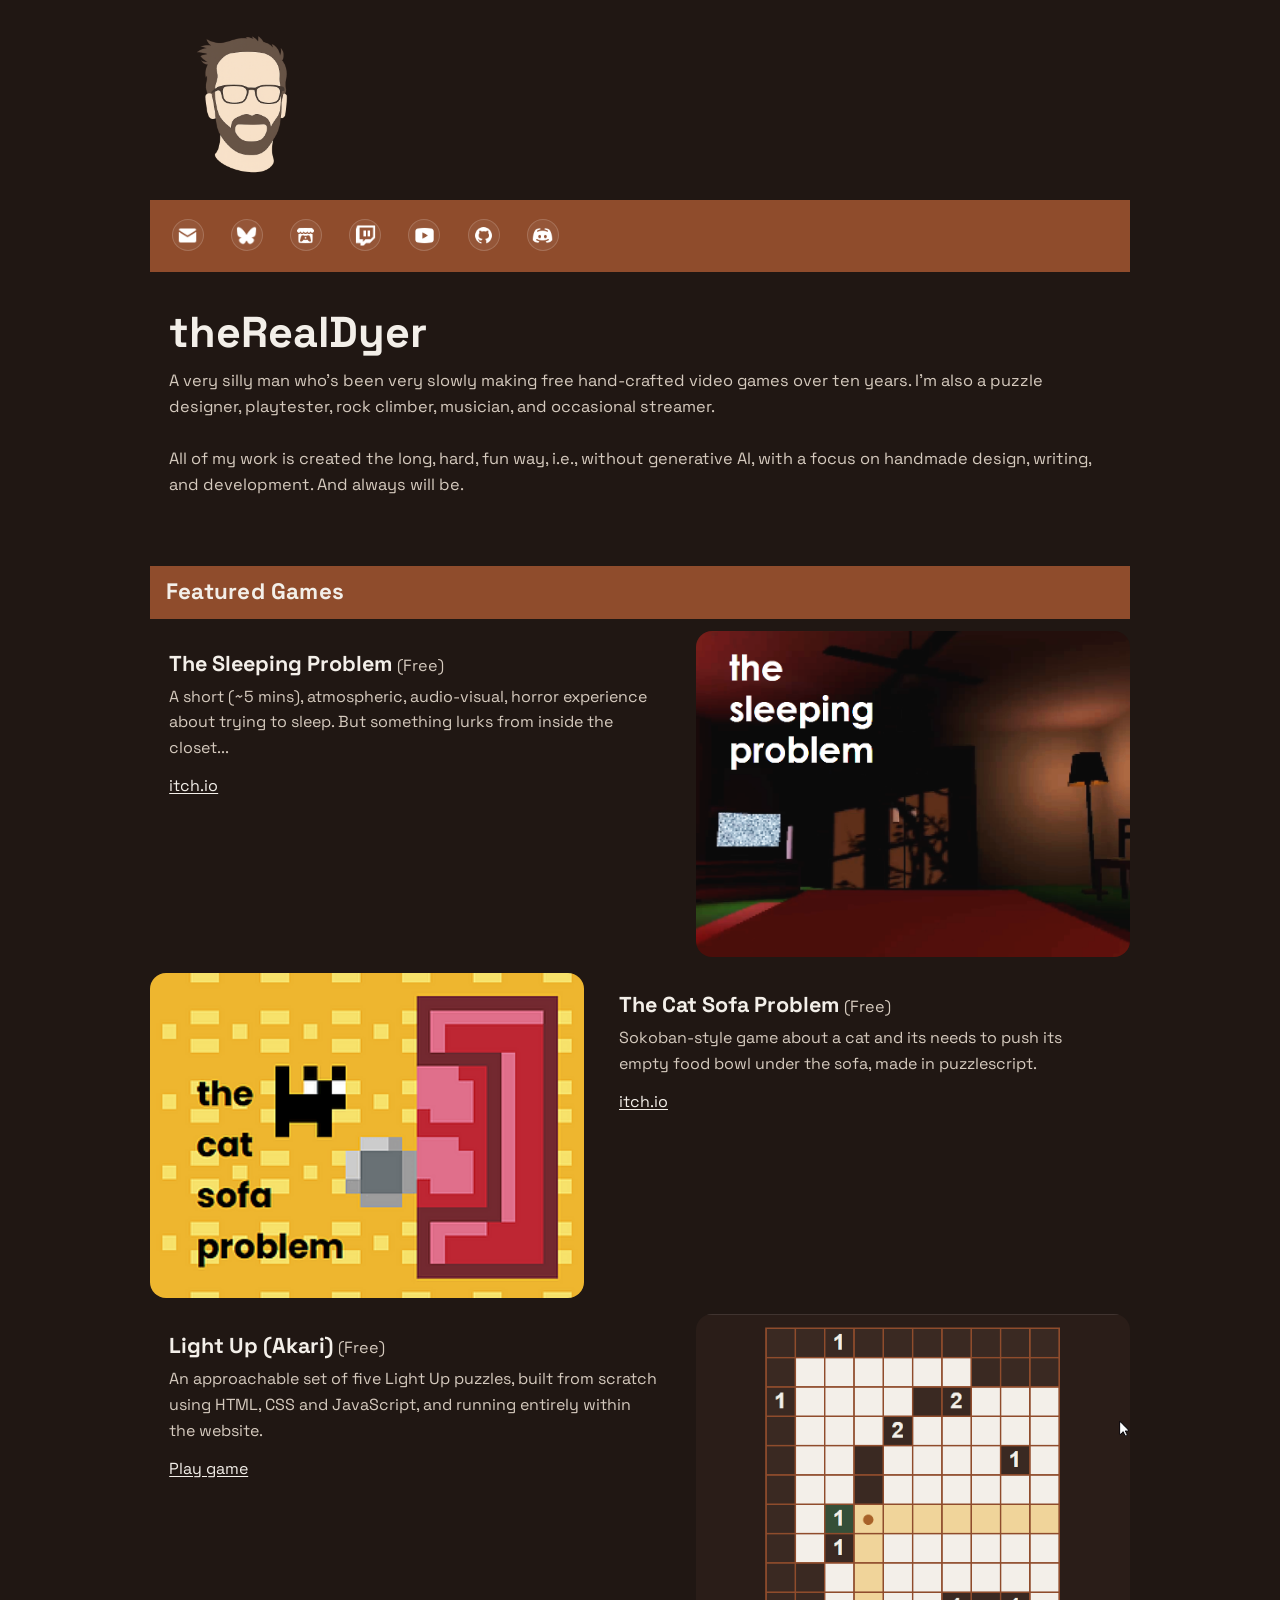
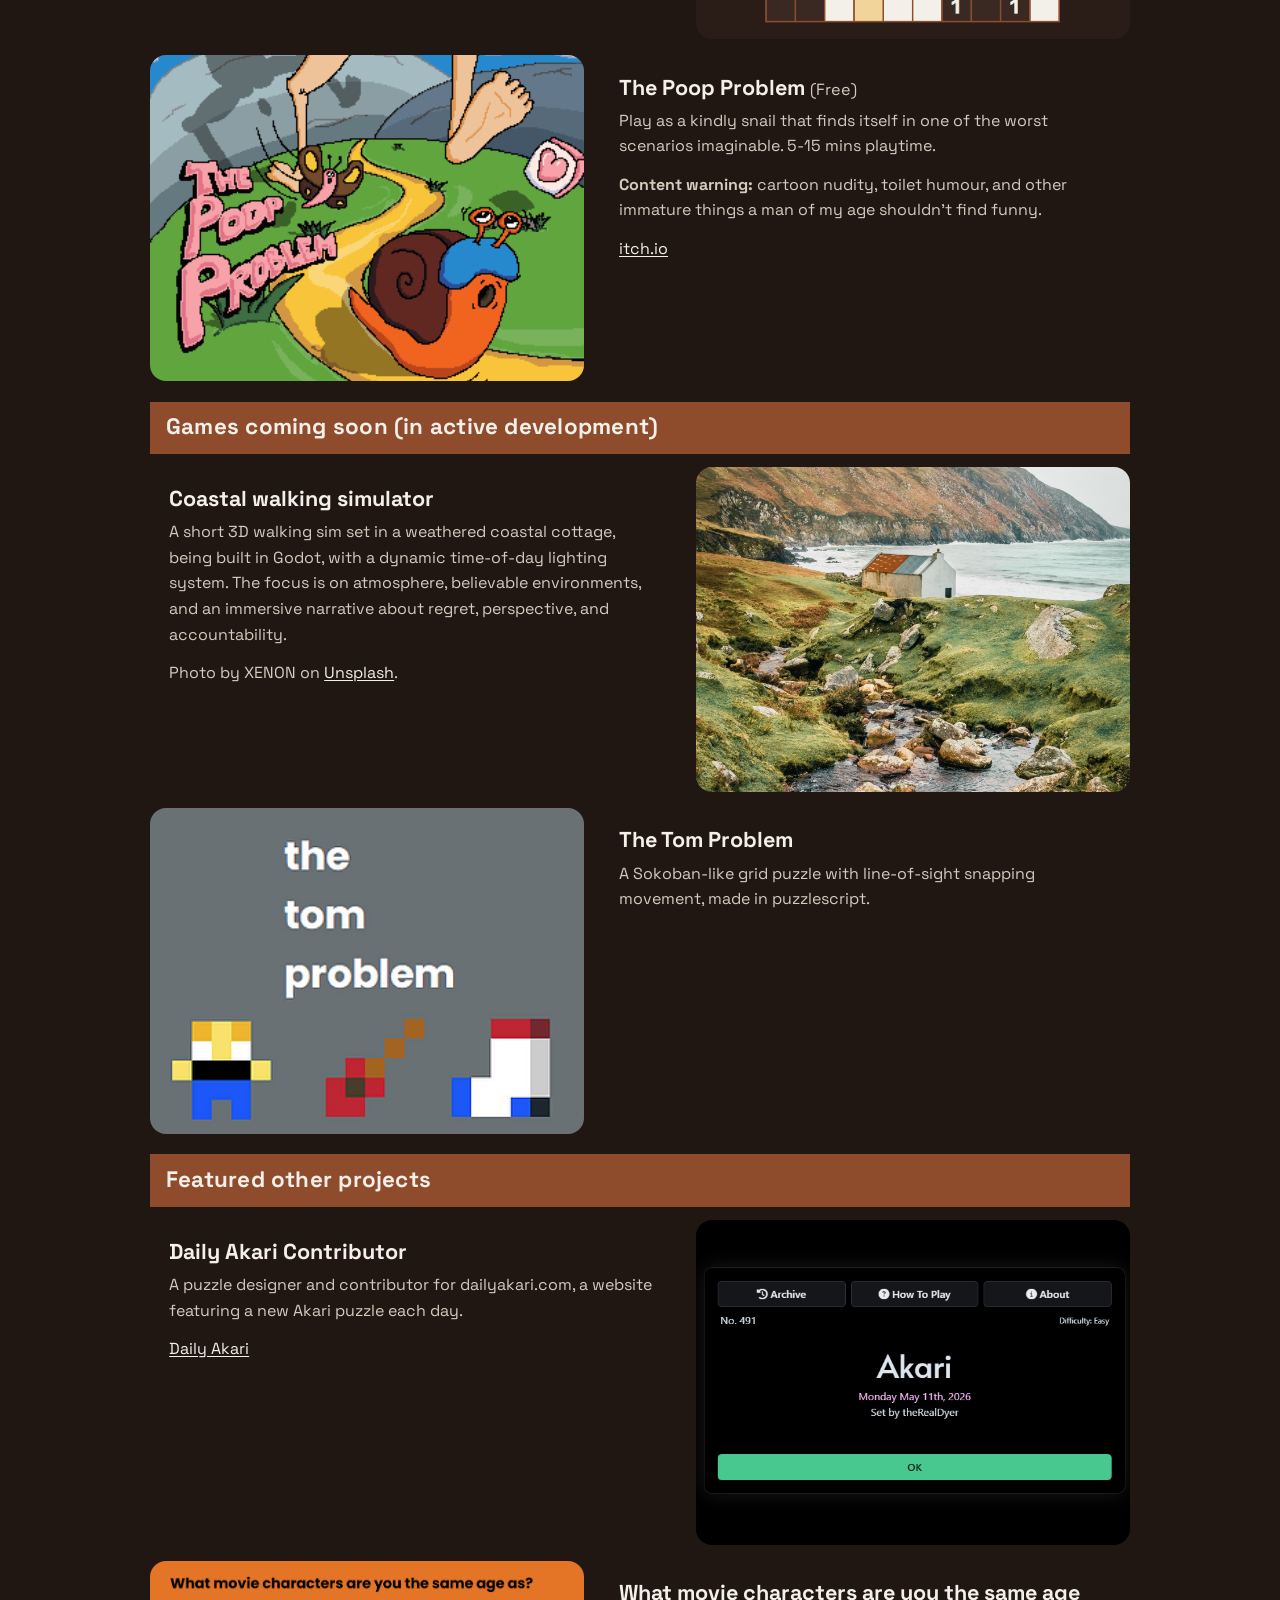
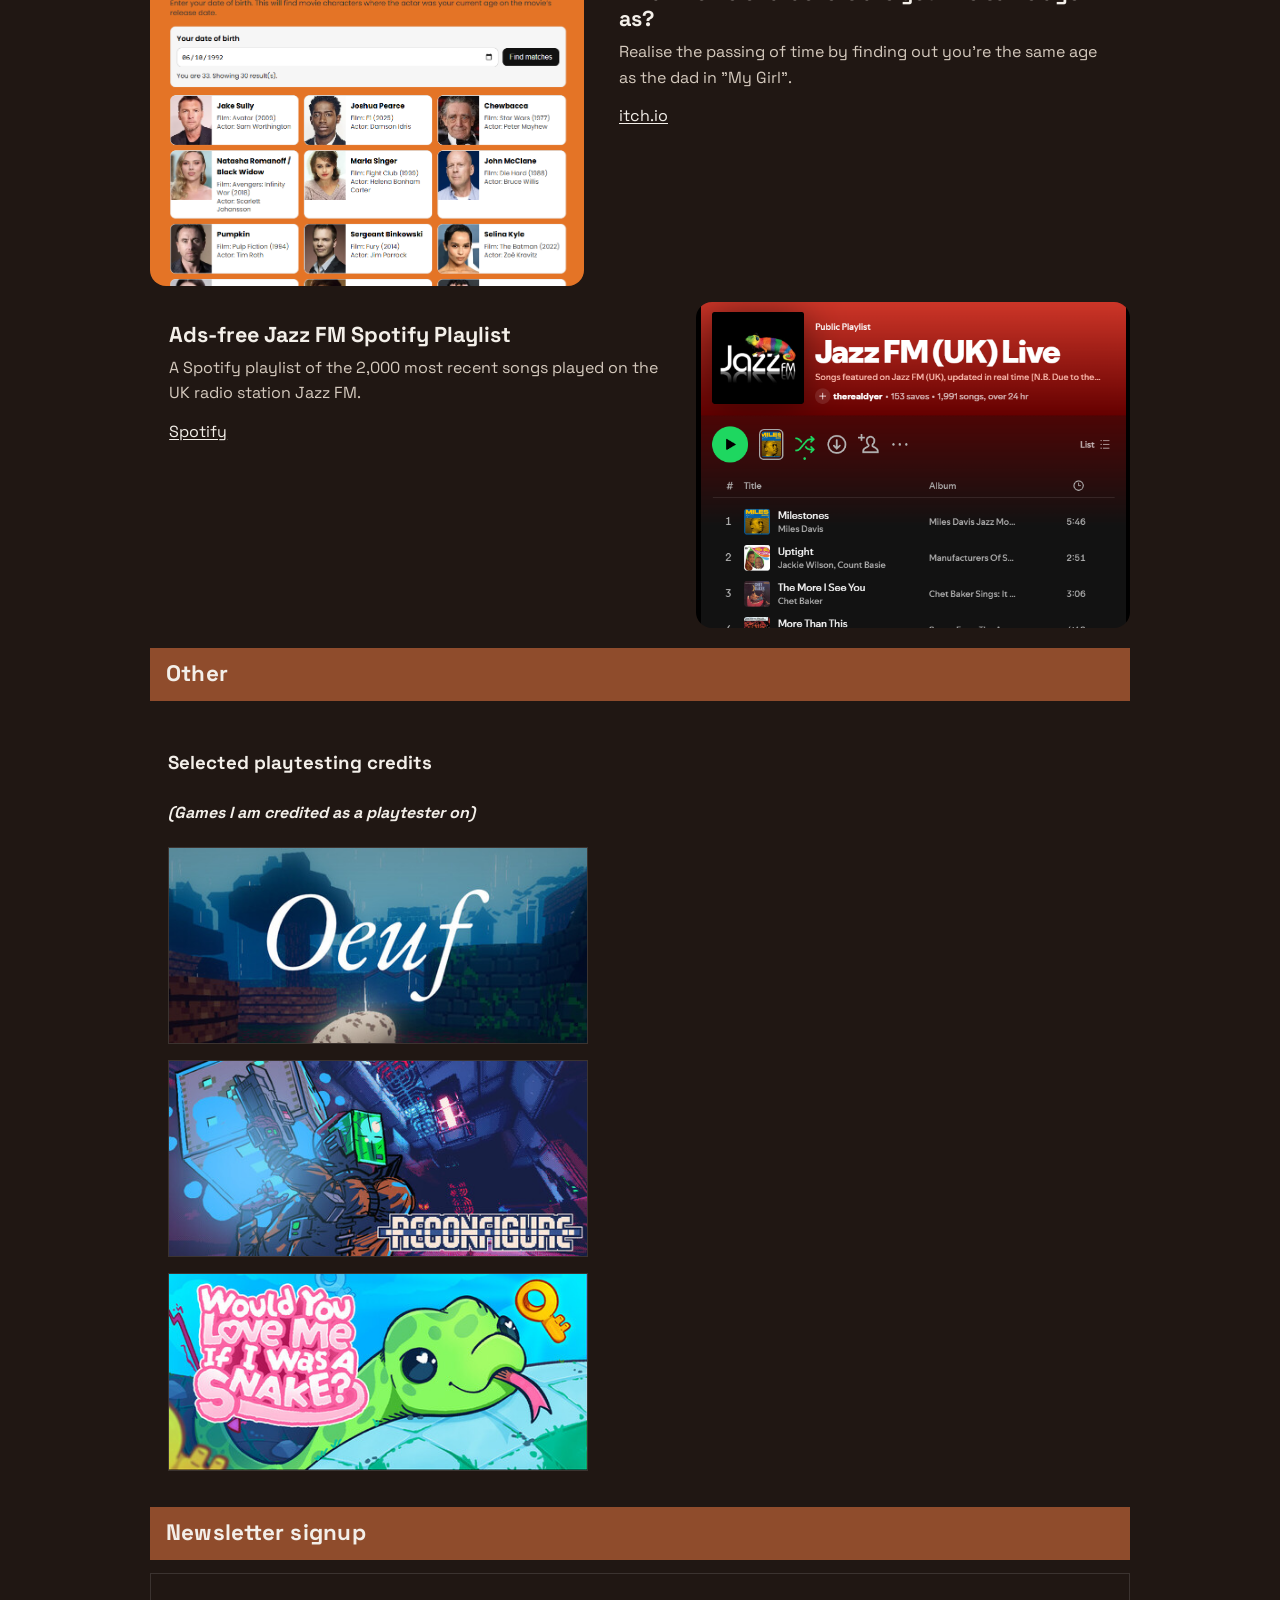
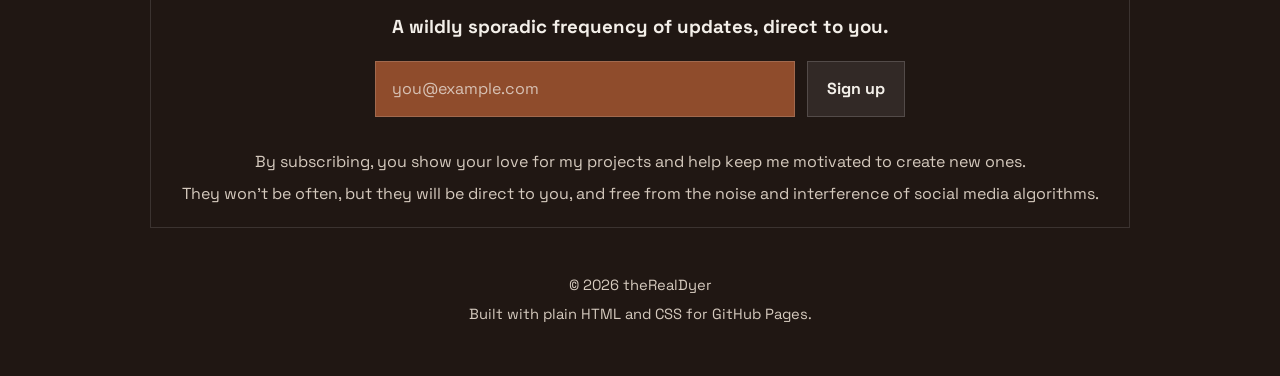
==== commit 320b1bd0: "tiny bio addition" ====
--- a/index.html
+++ b/index.html
@@ -478,7 +478,7 @@
     <section class="intro card" aria-labelledby="intro-title">
       <h1 id="intro-title">theRealDyer</h1>
       <p>
-        A very silly man who's been very slowly making hand-crafted video games over ten years.
+        A very silly man who's been very slowly making free hand-crafted video games over ten years.
         I'm also a puzzle designer, playtester, rock climber, musician, and occasional streamer.
         <br>
         <br>
